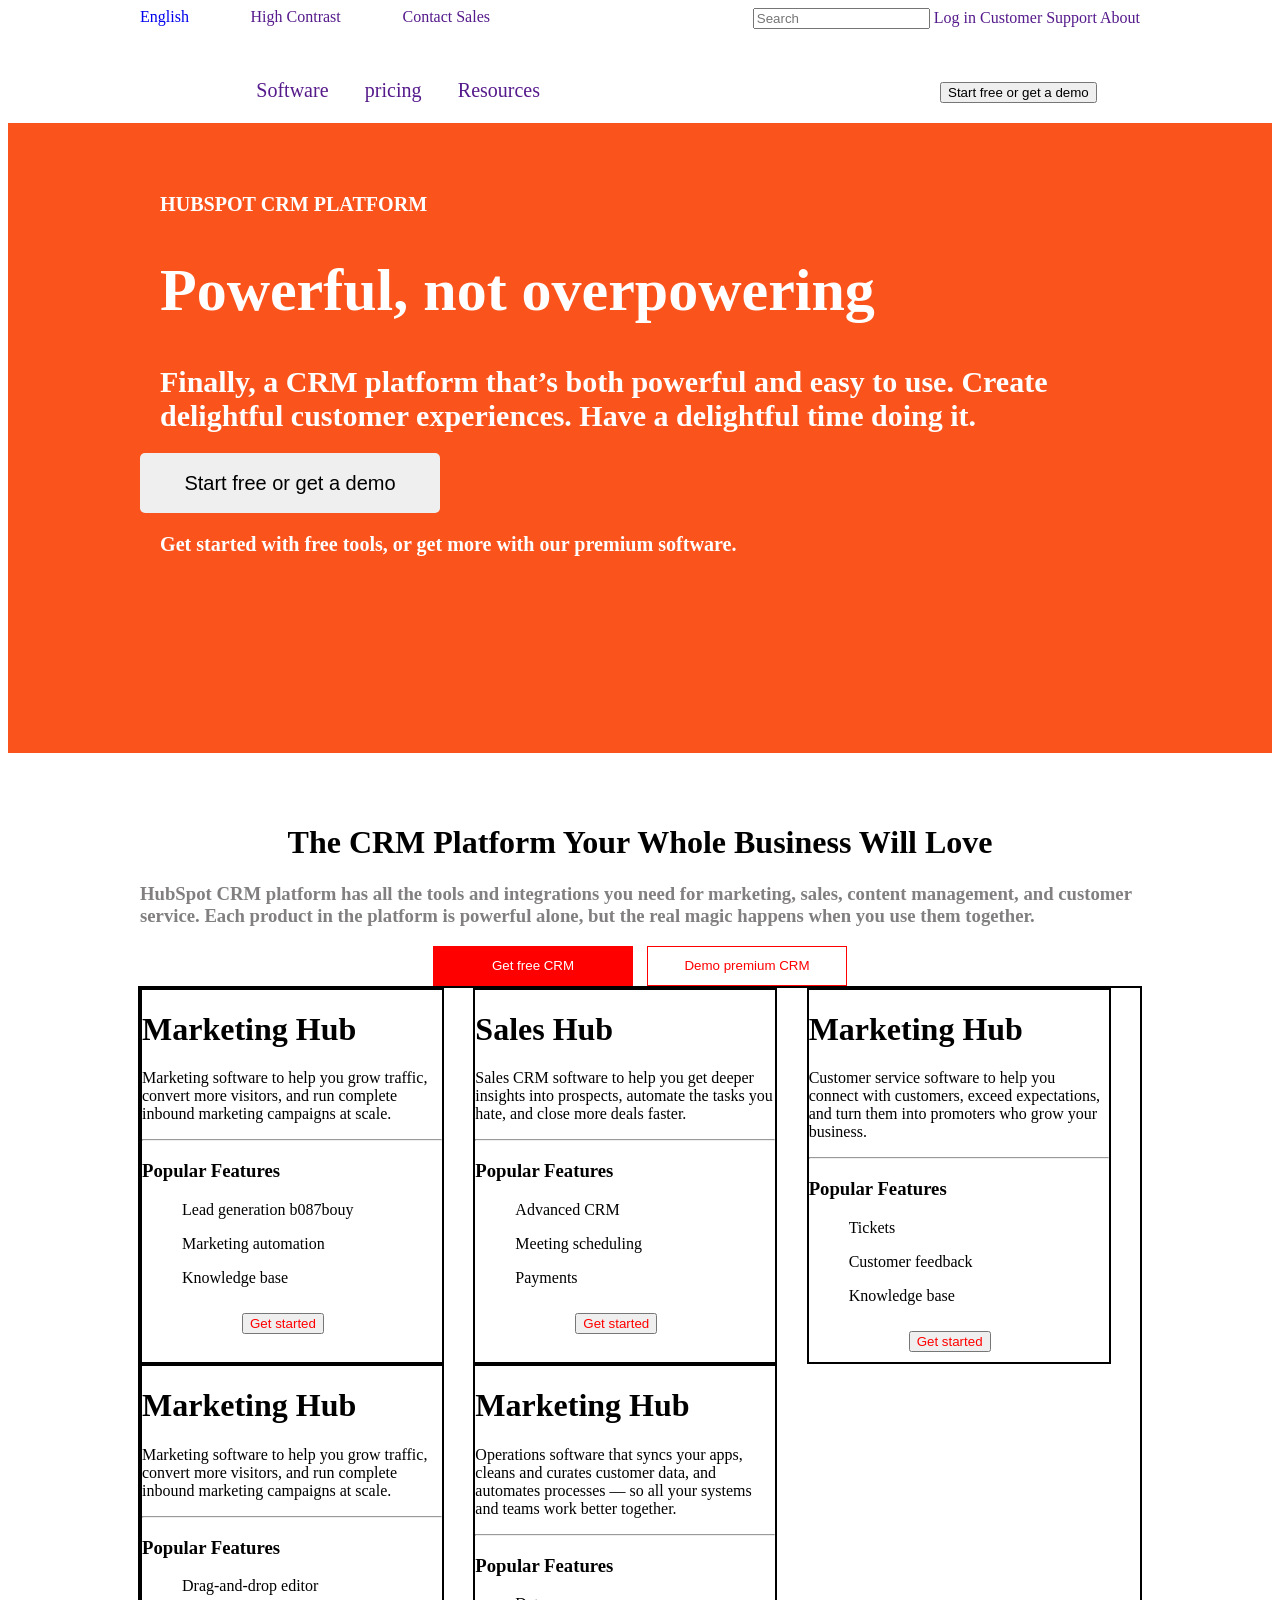
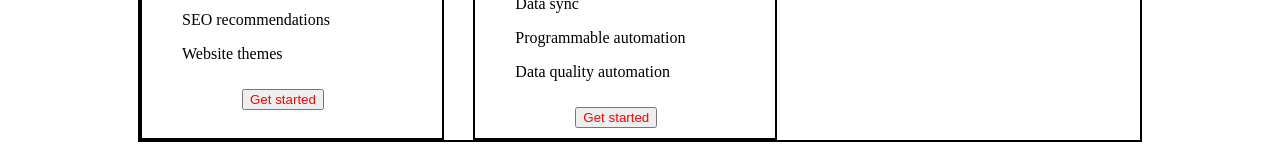
==== index.html @ 6d18530f "CW project" ====
<!DOCTYPE html>
<html lang="en">
<head>
    <meta charset="UTF-8">
    <meta http-equiv="X-UA-Compatible" content="IE=edge">
    <meta name="viewport" content="width=device-width, initial-scale=1.0">
    <link rel="stylesheet" href="style.css">
    <title>Document</title>
</head>
<body id="cont">
    <div id="nav">
        <div>
        <a href="hs-icon-globe" fill="currentColor">English</a>
        <a href="">High Contrast</a>
        <a href="">Contact Sales</a>

        </div>
        <div>
            <input type="text" placeholder="Search">
            <a href="">Log in</a>
            <a href="">Customer Support</a>
            <a href="">About</a>
        </div>
    </div>
    <div id="bignav">
        <div id="nav2">
            <div >
                <img src="https://cdn2.hubspot.net/hubfs/53/HubSpot-certified-partner-2.png" alt="">
                <a href="">Software</a>
                <a href="">pricing</a>
                <a href="">Resources</a>
            </div>
            <div class="butt">
                <button>Start free or get a demo</button>
            </div>
        </div>
    </div>
    <div id="color">
        <div class="cont">
            <div>
                <h6>HUBSPOT CRM PLATFORM</h6>
                <h1>Powerful, 
                    not overpowering</h1>
                    <h4>Finally, a CRM platform that’s both powerful and easy to use. Create delightful customer experiences. Have a delightful time doing it.</h4>
                    <button>Start free or get a demo</button>
                    <h6>Get started with free tools, or get more with our premium software.</h6>
            </div>
            <div>
            <img src="https://www.hubspot.com/hubfs/SUI-Homepage-Header-Desktop@2x.png" alt="">
            </div>
        </div>
    </div>
    <div id="text">
        <div>
            <h1>The CRM Platform Your Whole Business Will Love</h1>
            <h3>HubSpot CRM platform has all the tools and integrations you need for marketing, sales, content management, and customer service. Each product in the platform is powerful alone, but the real magic happens when you use them together.</h3>
        </div>
        <div>
            <button>Get free CRM</button>
            <button>
                Demo premium CRM</button>
        </div>
    </div>
    <div id="bigbox">
        <div class="box">
            <h1>Marketing Hub</h1>
            <p>Marketing software to help you grow traffic, convert more visitors, and run complete inbound marketing campaigns at scale.</p>
            <hr>
            <h3>Popular Features</h3>
            <ul> Lead generation
                b087bouy
            </ul>
            <ul>Marketing automation
            </ul>
            <ul>Knowledge base</ul>
            <button>Get started</button>
        </div>
        <div class="box">
            <h1>Sales Hub</h1>
            <p>Sales CRM software to help you get deeper insights into prospects, automate the tasks you hate, and close more deals faster.</p>
            <hr>
            <h3>Popular Features</h3>
            <ul>  Advanced CRM</ul>
            <ul> Meeting scheduling</ul>
            <ul> Payments</ul>
            <button>Get started</button>
        </div>
        <div class="box">
            <h1>Marketing Hub</h1>
            <p>Customer service software to help you connect with customers, exceed expectations, and turn them into promoters who grow your business.</p>
            <hr>
            <h3>Popular Features</h3>
            <ul> Tickets</ul>
            <ul> Customer feedback
            </ul>
            <ul> Knowledge base
            </ul>
            <button>Get started</button>
        </div>
        <div class="box">
            <h1>Marketing Hub</h1>
            <p>Marketing software to help you grow traffic, convert more visitors, and run complete inbound marketing campaigns at scale.</p>
            <hr>
            <h3>Popular Features</h3>
            <ul> Drag-and-drop editor
            </ul>
            <ul> SEO recommendations
            </ul>
            <ul> Website themes
            </ul>
            <button>Get started</button>
        </div>
        <div class="box">
            <h1>Marketing Hub</h1>
            <p>Operations software that syncs your apps, cleans and curates customer data, and automates processes — so all your systems and teams work better together.</p>
            <hr>
            <h3>Popular Features</h3>
            <ul> Data sync</ul>
            <ul> Programmable automation

            </ul>
            <ul> Data quality automation
            </ul>
            <button>Get started</button>
        </div>
    </div>
</body>
</html>
---- style.css ----
#nav{
    display: flex;
    justify-content: space-between;
    width: 1000px;
    margin: auto;
}
#nav div:nth-child(1),#nav2 div:nth-child(1){
    width: 35%;
    display: flex;
    justify-content: space-between;
}
#bignav{
    position: sticky;
    top: 0px;
    width: 100%;
    background-color: white;
}
#nav2{
    display: flex;
    justify-content: space-between;
    width: 1000px;
    margin: auto;
    margin-top: 30px;
    padding: 20px 0px;
}
#nav2 div:nth-child(1){
    width: 40%;
    display: flex;
    justify-content: space-between;
    text-align: center;
    font-size: 20px;
    font-style: unset;

}
#nav2>div:nth-child(1)>img{
    width: 20%;
}
#nav2>div:nth-child(2){
    width: 20%;
    font-size: 20px;
}
#color{
    background-color: rgb(250, 84, 28);
    height: 630px;
}
#color>.cont{
    width: 1000px;
    display: flex;
    margin: auto;
    align-items: center;
    padding-top: 50px;
}
#color>.cont>div:nth-child(1){
    width: 400%;
    display: grid;
    font-size: 30px;
}
#color>.cont>div:nth-child(1)>h1,h6,h4{
    margin: 2%;
    color: white;

}
#color>.cont>div:nth-child(1)>button{
    height: 60px;
    width: 300px;
    font-size: 20px;
    border-radius: 5px;
    border: 0px;
}
#color>.cont>div:nth-child(2)>img{
    width: 190%;
}
#nav div:nth-child(1)>a,
#nav2 div:nth-child(1)>a,
#nav div:nth-child(2)>a,
#nav2 div:nth-child(2)>a
{
    text-decoration: none;
}
#butt{
    color: red;
}
#text{
    margin-top: 200px;
    width: 1000px;
    margin: auto;
    padding-top: 50px;
}
#text>div{
    text-align: center;
}
#text>div>h3{
    text-align: left;
    color: rgb(129, 127, 127);
}
#text>div>button{
    border: 1px solid red;
    height: 40px;
    padding: 10px;
    width: 200px;
    background-color: white;
    color: red;
}
#text>div>button:nth-child(1){
    background-color: red;
    color: white;
    margin-right:10px;
}
#bigbox{
    display: grid;
    border: 2px solid black;
    width: 1000px;
    grid-template-columns: repeat(3,1fr);
    justify-content: space-evenly;

    margin: auto;
}
#bigbox>div:nth-child(1),
#bigbox>div:nth-child(2),
#bigbox>div:nth-child(3),
#bigbox>div:nth-child(4),
#bigbox>div:nth-child(5){
    border: 2px solid black;
    width: 300px;
    justify-content: space-evenly;
    
}
#bigbox>div:nth-child(1)>button,
#bigbox>div:nth-child(2)>button,
#bigbox>div:nth-child(3)>button,
#bigbox>div:nth-child(4)>button,
#bigbox>div:nth-child(5)>button{
    color: red;
    margin: 10px 100px;
}
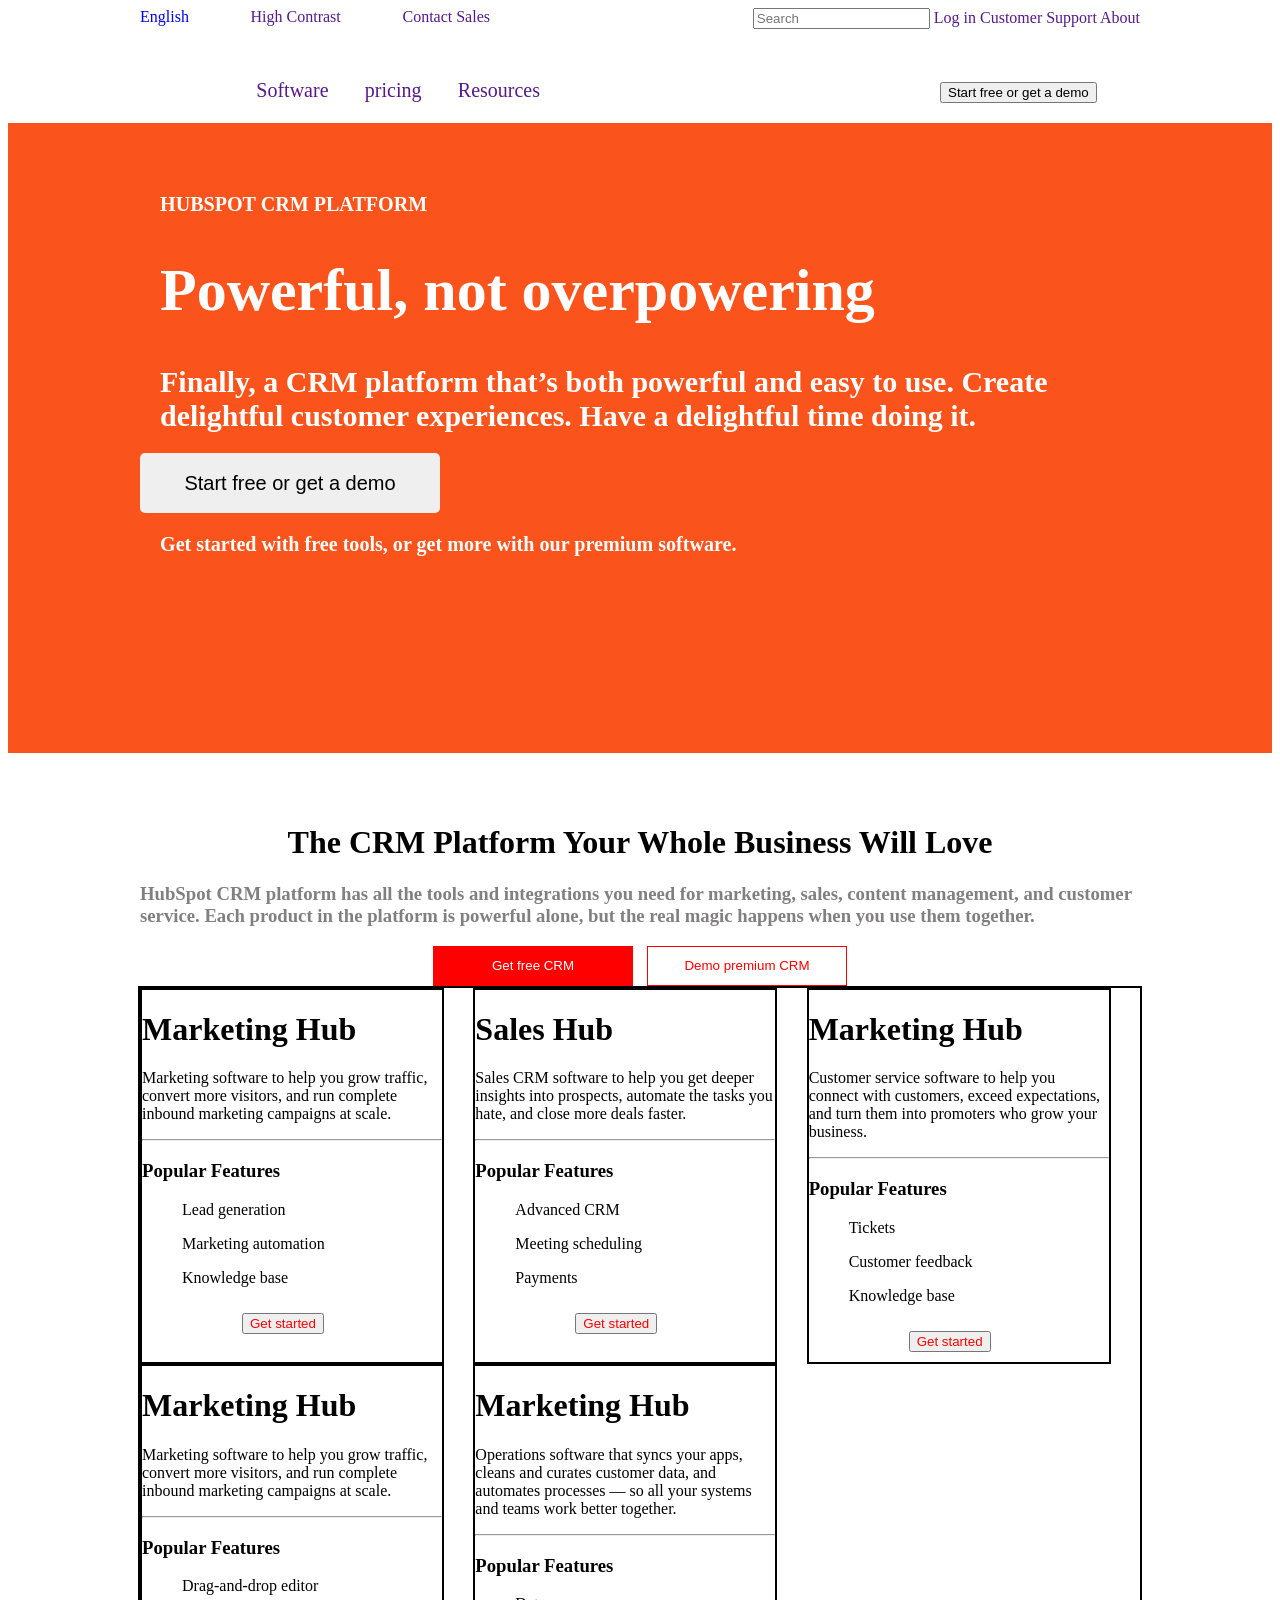
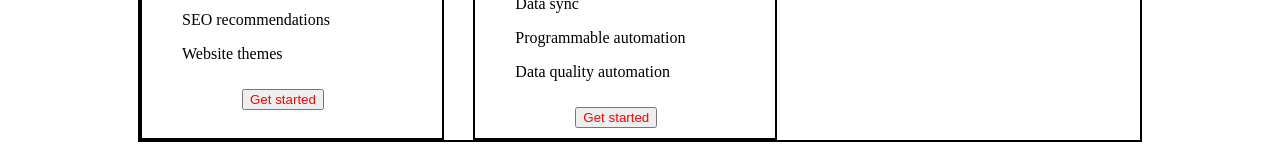
==== commit f6acb2d6: "CW project" ====
--- a/index.html
+++ b/index.html
@@ -67,9 +67,7 @@
             <p>Marketing software to help you grow traffic, convert more visitors, and run complete inbound marketing campaigns at scale.</p>
             <hr>
             <h3>Popular Features</h3>
-            <ul> Lead generation
-                b087bouy
-            </ul>
+            <ul> Lead generation</ul>
             <ul>Marketing automation
             </ul>
             <ul>Knowledge base</ul>
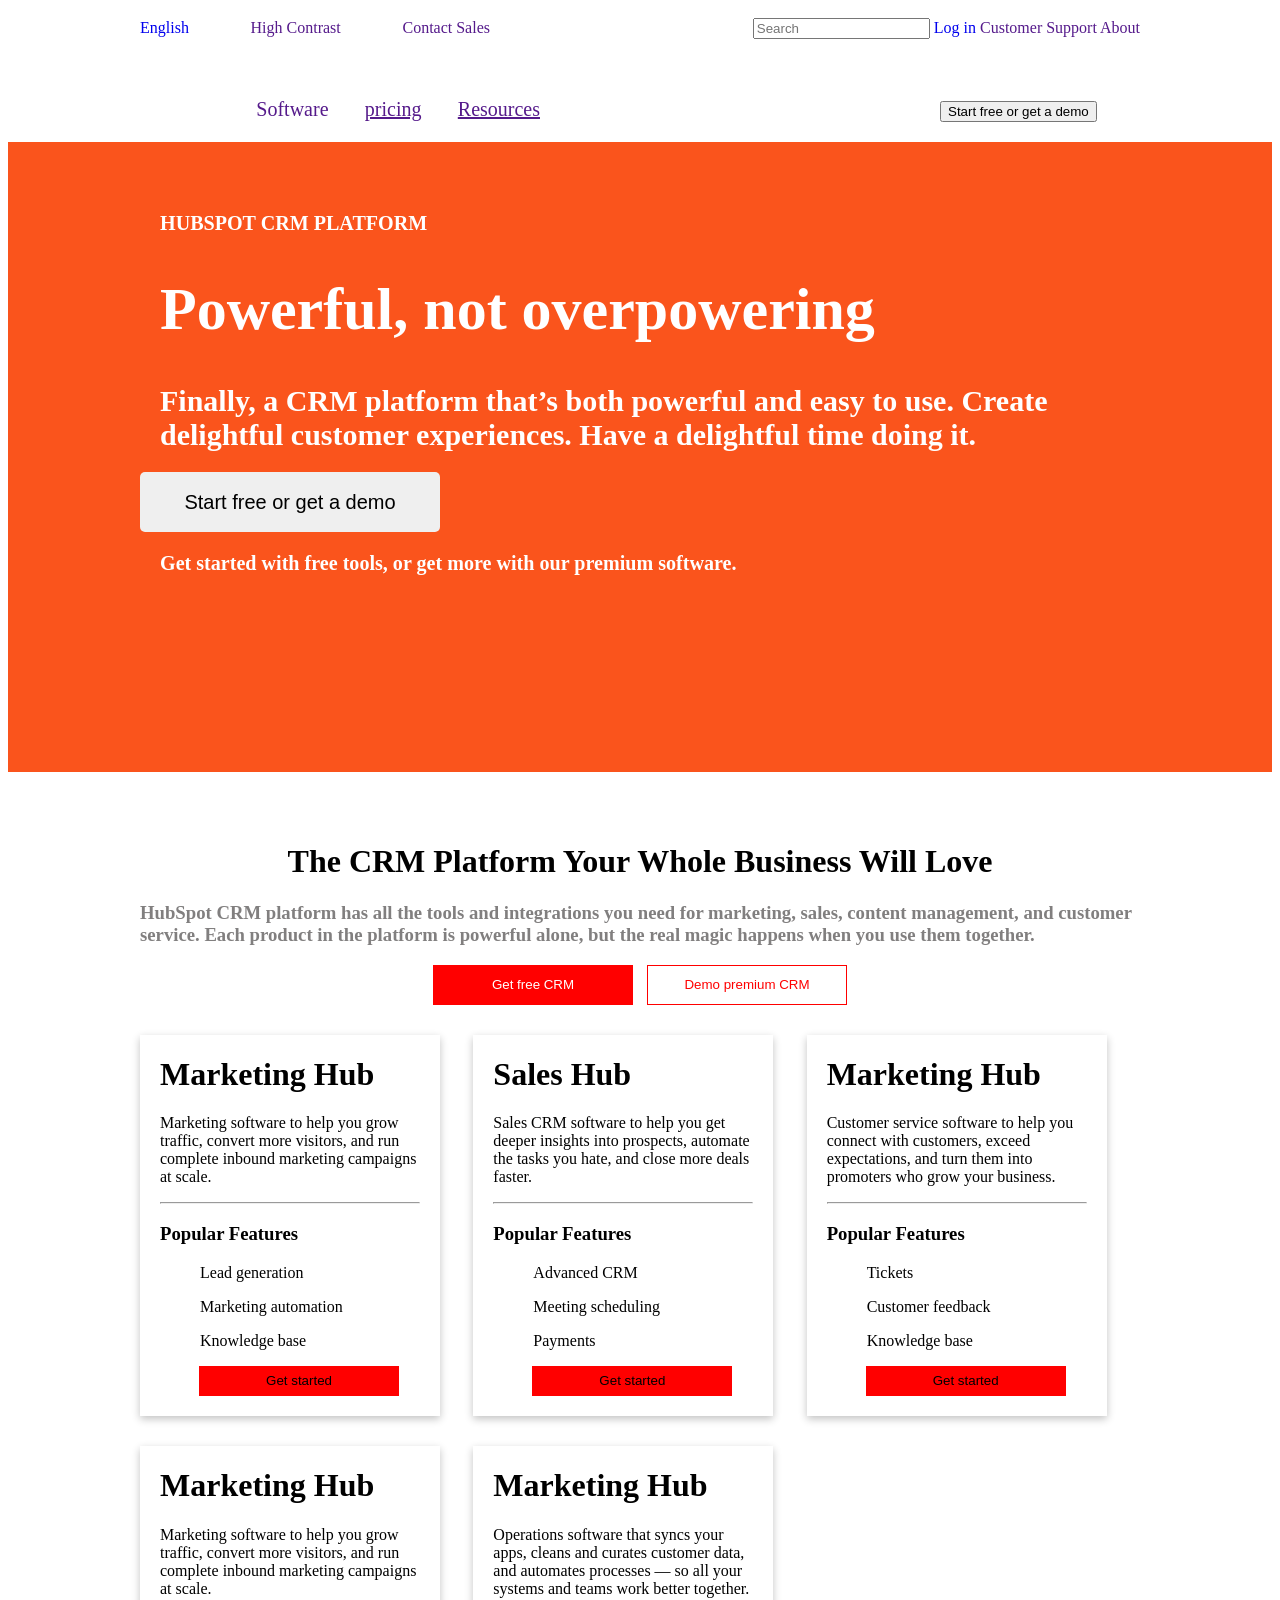
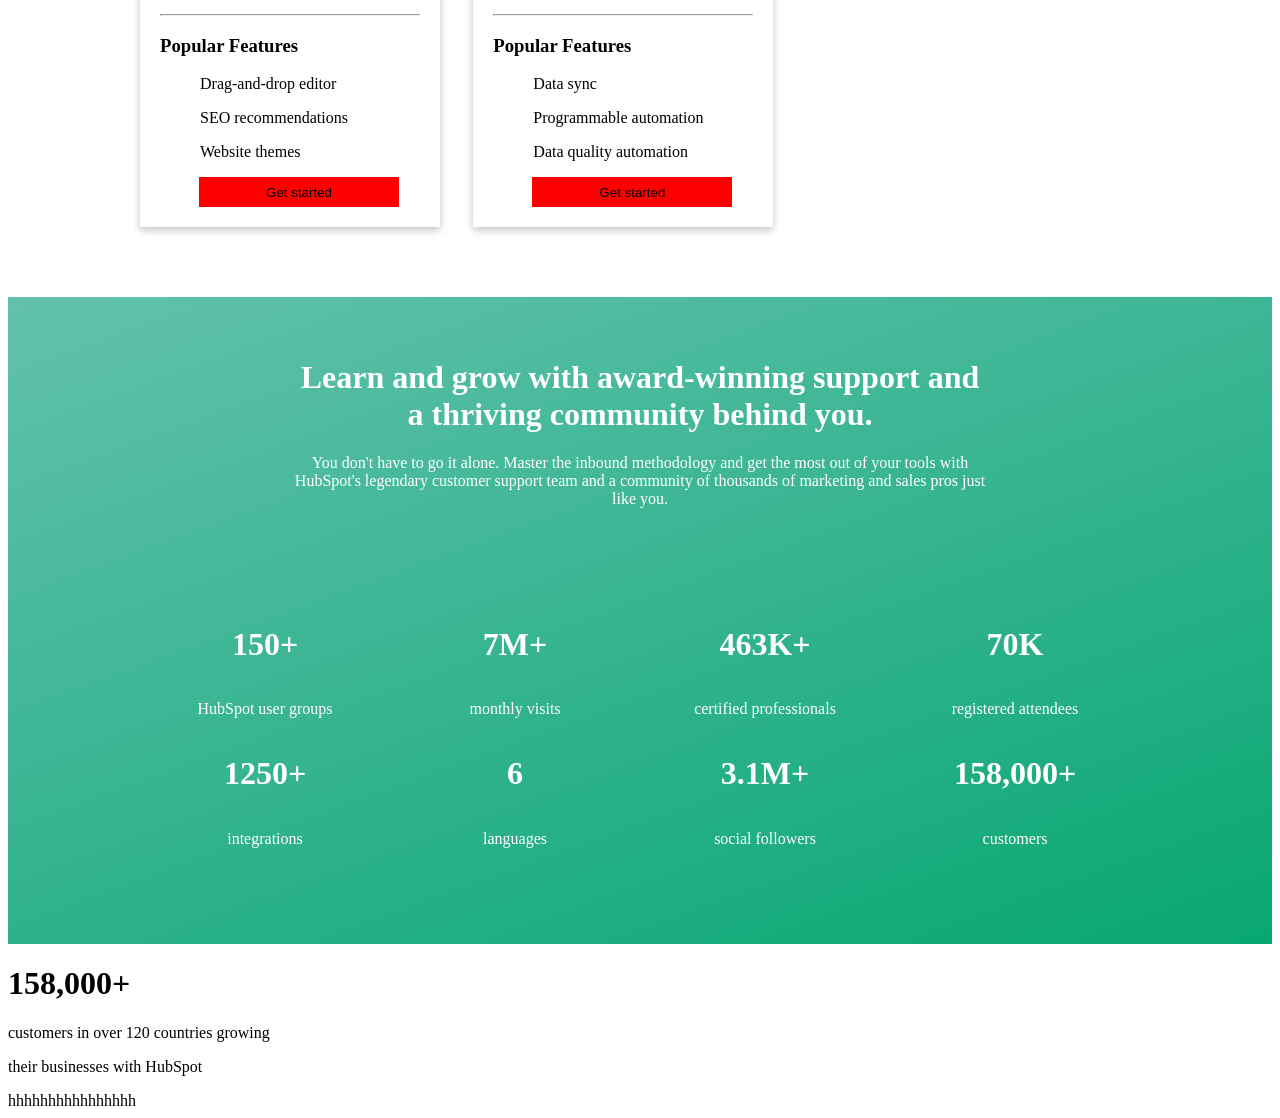
==== commit 265492ed: "CW project" ====
--- a/index.html
+++ b/index.html
@@ -10,29 +10,90 @@
 <body id="cont">
     <div id="nav">
         <div>
-        <a href="hs-icon-globe" fill="currentColor">English</a>
+        <a href="langu.html" fill="currentColor">English</a>
         <a href="">High Contrast</a>
         <a href="">Contact Sales</a>
 
         </div>
         <div>
             <input type="text" placeholder="Search">
-            <a href="">Log in</a>
+            <a href="loginpage.html">Log in</a>
             <a href="">Customer Support</a>
             <a href="">About</a>
         </div>
     </div>
-    <div id="bignav">
-        <div id="nav2">
-            <div >
-                <img src="https://cdn2.hubspot.net/hubfs/53/HubSpot-certified-partner-2.png" alt="">
+    <div id="nav2">
+        <div >
+            <img src="https://cdn2.hubspot.net/hubfs/53/HubSpot-certified-partner-2.png" alt="">
+            <div class="hov">
                 <a href="">Software</a>
+                <div class="soft">
+                    <h1>The HubSpot CRM Platform</h1>
+                    <p>All of HubSpot’s marketing, sales CRM, customer service, CMS, and operations software on one platform.</p>
+                    <div>
+                        <button><a href="">Free HubSpot CRM</a></button>
+                        <button><a href="">Overview of all products</a></button>
+                    </div>
+                    <div class="subcon">
+                        
+                        <div>
+                            <h1>Marketing Hub</h1>
+                            <p>Marketing automation software. <a href="">Free and premium plans</a></p>
+                        </div>
+                        <div>
+                            <h1>Sales Hub</h1>
+                            <p>Sales CRM software.  <a href="">Free and premium plans</a></p>
+                        </div>
+                        <div>
+                            <h1>Service Hub</h1>
+                            <p>Customer service software.<a href="">Free and premium plans</a></p>
+                        </div>
+                        <div>
+                            <h1>CMS Hub</h1>
+                            <p>Content management software.<a href="">Free and premium plans</a></p>
+                        </div>
+                        <div>
+                            <h1>Operations Hub</h1>
+                            <p>Operations software.<a href="">Free and premium plans</a></p>
+                        </div>
+                    </div>
+                </div>
+            </div>
+            <div>
                 <a href="">pricing</a>
+            </div>
+            <div class="howww">
                 <a href="">Resources</a>
-            </div>
-            <div class="butt">
-                <button>Start free or get a demo</button>
-            </div>
+                <div class="contz">
+                    <div>
+                        <h1>Education</h1>
+                        <a href="">Blog</a>
+                        <a href="">Ebooks, Guides & More</a>
+                        <a href="">Free Courses & Certifications</a>
+                        <a href="">Inbound Methodology</a>
+                    </div>
+                    <div>
+                        <h1>Services</h1>
+                            <a href="">Onboarding & Consulting Services</a>
+                            <a href="">Hire a Service Provider</a>
+                    </div>
+                    <div>
+                        <h1>Why HubSpot ?</h1>
+                            <a href="">Case Studies</a>
+                            <a href="">Why Choose HubSpot?</a>
+                    </div>
+                    <div>
+                        <h1>User Resources</h1>
+                            <a href="">Partner Programs</a>
+                            <a href="">Developer Tools</a>
+                            <a href="">Community</a>
+                            <a href=""> HubSpot Ecosystem</a>
+                    </div>
+                   </div>
+            </div>
+        </div>
+        <div class="butt">
+            <button>Start free or get a demo</button>
         </div>
     </div>
     <div id="color">
@@ -63,7 +124,8 @@
     </div>
     <div id="bigbox">
         <div class="box">
-            <h1>Marketing Hub</h1>
+            <div>
+                <h1>Marketing Hub</h1>
             <p>Marketing software to help you grow traffic, convert more visitors, and run complete inbound marketing campaigns at scale.</p>
             <hr>
             <h3>Popular Features</h3>
@@ -72,19 +134,23 @@
             </ul>
             <ul>Knowledge base</ul>
             <button>Get started</button>
-        </div>
-        <div class="box">
-            <h1>Sales Hub</h1>
-            <p>Sales CRM software to help you get deeper insights into prospects, automate the tasks you hate, and close more deals faster.</p>
+            </div>
+        </div>
+        <div class="box">
+            <div>
+                <h1>Sales Hub</h1>
+            <p>Sales CRM  software  to help you  get deeper insights into prospects, automate the tasks you hate, and close more deals faster.</p>
             <hr>
             <h3>Popular Features</h3>
             <ul>  Advanced CRM</ul>
             <ul> Meeting scheduling</ul>
             <ul> Payments</ul>
             <button>Get started</button>
-        </div>
-        <div class="box">
-            <h1>Marketing Hub</h1>
+            </div>
+        </div>
+        <div class="box">
+            <div>
+                <h1>Marketing Hub</h1>
             <p>Customer service software to help you connect with customers, exceed expectations, and turn them into promoters who grow your business.</p>
             <hr>
             <h3>Popular Features</h3>
@@ -94,9 +160,11 @@
             <ul> Knowledge base
             </ul>
             <button>Get started</button>
-        </div>
-        <div class="box">
-            <h1>Marketing Hub</h1>
+            </div>
+        </div>
+        <div class="box">
+            <div>
+                <h1>Marketing Hub</h1>
             <p>Marketing software to help you grow traffic, convert more visitors, and run complete inbound marketing campaigns at scale.</p>
             <hr>
             <h3>Popular Features</h3>
@@ -107,9 +175,11 @@
             <ul> Website themes
             </ul>
             <button>Get started</button>
-        </div>
-        <div class="box">
-            <h1>Marketing Hub</h1>
+            </div>
+        </div>
+        <div class="box">
+            <div>
+                <h1>Marketing Hub</h1>
             <p>Operations software that syncs your apps, cleans and curates customer data, and automates processes — so all your systems and teams work better together.</p>
             <hr>
             <h3>Popular Features</h3>
@@ -120,7 +190,62 @@
             <ul> Data quality automation
             </ul>
             <button>Get started</button>
-        </div>
-    </div>
+            </div>
+        </div>
+    </div>
+    <div id="color2">
+        <div class="incolor">
+            <div>
+                <h1>Learn and grow with award-winning support and a thriving community behind you.</h1>
+                <p>You don't have to go it alone. Master the inbound methodology and get the most out of your tools with HubSpot's legendary customer support team and a community of thousands of marketing and sales pros just like you.</p>
+            </div>
+            
+        </div>
+        <div class="incolor2">
+            <div>
+                <h1>150+</h1>
+                <p>HubSpot user groups</p>
+            </div>
+            <div>
+                <h1>7M+</h1>
+                <p>monthly visits</p>
+            </div>
+            <div>
+                <h1>463K+</h1>
+                <p>certified professionals</p>
+            </div>
+            <div>
+                <h1>70K</h1>
+                <p>registered attendees</p>
+            </div>
+            <div>
+                <h1>1250+</h1>
+                <p>integrations</p>
+            </div>
+            <div>
+                <h1>6</h1>
+                <p>languages</p>
+            </div>
+            <div>
+                <h1>3.1M+</h1>
+                <p>social followers</p>
+            </div>
+            <div>
+                <h1>158,000+</h1>
+                <p>customers</p>
+            </div>
+        </div>
+    </div>
+    <div id="partimg">
+        <div>
+            <h1>158,000+</h1>
+            <p>customers in over 120 countries growing</p>
+            <p>their businesses with HubSpot</p>
+        </div>
+        <div>
+            hhhhhhhhhhhhhhhh
+        </div>
+    </div>
+    
 </body>
 </html>
--- a/style.css
+++ b/style.css
@@ -4,17 +4,23 @@
     justify-content: space-between;
     width: 1000px;
     margin: auto;
+    height: 40px;
+    align-items: center;
 }
 #nav div:nth-child(1),#nav2 div:nth-child(1){
     width: 35%;
     display: flex;
     justify-content: space-between;
+}
+#nav div:nth-child(2)>a:hover{
+    color:white;
+    background-color:rgb(250, 84, 28);
 }
 #bignav{
     position: sticky;
     top: 0px;
     width: 100%;
-    background-color: white;
+    background-color: rgb(35, 32, 32);
 }
 #nav2{
     display: flex;
@@ -39,6 +45,67 @@
 #nav2>div:nth-child(2){
     width: 20%;
     font-size: 20px;
+}
+#nav2 .butt>button:hover{
+    background-color: rgb(255, 187, 0);
+    border: 0px;
+    height: 30px;
+    width: 200px;
+    border-radius: 10px;
+}
+.soft{
+    display: none;
+    /* border: 2px solid blue; */
+    background-color: white;
+    grid-template-columns: repeat(3,1fr);
+    width: 800px;
+    border: 2px solid blue;
+    padding: 20px 20px;
+
+}
+.soft>div{
+    display: grid;
+    grid-template-columns: repeat(3,1fr);
+}
+.soft>div>div{
+    border: 2px solid blue;
+    width: 225px;
+    margin: 10px 0px;
+    display: grid;
+}
+.soft>div>div:nth-child(1){
+    display: grid;
+    border: 2px solid rgb(20, 20, 22);
+    grid-template-columns: repeat(1,1fr);
+    direction: ltr;
+    color: green;
+    width: 225px;
+
+}
+.hov:hover .soft{
+    display: block;
+    position: absolute;
+}
+
+
+.howww:hover a{
+    color: red;
+    text-decoration: none;
+}
+.contz{
+    display: none;
+    grid-template-columns: repeat(2,1fr);
+    
+}
+.howww:hover .contz{
+    display: block;
+    position: absolute
+}
+.contz{
+    
+}
+.contz div a{
+    text-decoration: none;
 }
 #color{
     background-color: rgb(250, 84, 28);
@@ -108,29 +175,64 @@
     margin-right:10px;
 }
 #bigbox{
-    display: grid;
-    border: 2px solid black;
-    width: 1000px;
+    width: 1000px;
+    display: grid;
     grid-template-columns: repeat(3,1fr);
-    justify-content: space-evenly;
-
-    margin: auto;
-}
-#bigbox>div:nth-child(1),
-#bigbox>div:nth-child(2),
-#bigbox>div:nth-child(3),
-#bigbox>div:nth-child(4),
-#bigbox>div:nth-child(5){
-    border: 2px solid black;
+    margin: auto;
+    margin-top: 30px;
+
+}
+#bigbox>div{
     width: 300px;
-    justify-content: space-evenly;
-    
-}
-#bigbox>div:nth-child(1)>button,
-#bigbox>div:nth-child(2)>button,
-#bigbox>div:nth-child(3)>button,
-#bigbox>div:nth-child(4)>button,
-#bigbox>div:nth-child(5)>button{
-    color: red;
-    margin: 10px 100px;
-}
+    box-shadow: rgba(0, 0, 0, 0.24) 0px 3px 8px;
+    margin-bottom: 30px;
+}
+#bigbox>div div{
+    margin: 20px 20px;
+}
+#bigbox div div button{
+    /* color: red; */
+    width: 200px;
+    margin-left: 15%;
+    background-color: red;
+    border: 0px;
+    height: 30px;
+}
+#color2{
+    background: linear-gradient(160deg,rgb(99, 193, 174),rgb(8, 167, 114));
+    margin-top: 40px;
+    padding-bottom: 40px;
+}
+#color2 .incolor{
+    width: 1000px;
+    margin: auto;
+}
+#color2 .incolor>div{
+    width: 700px;
+    margin: auto;
+    padding: 40px;
+
+}
+#color2 .incolor div>h1{
+    text-align: center;
+    color: white;
+}
+#color2 .incolor div p{
+    color: white; text-align: center;
+}
+#color2 .incolor2{
+    display: grid;
+    width:1000px;
+    margin:auto;
+    margin-top: 40px;
+    margin-bottom: 40px;
+    grid-template-columns: repeat(4,1fr);
+
+}
+#color2 .incolor2 div{
+    display: grid;
+    width: 250px;
+    text-align: center;
+    color: white;
+
+}
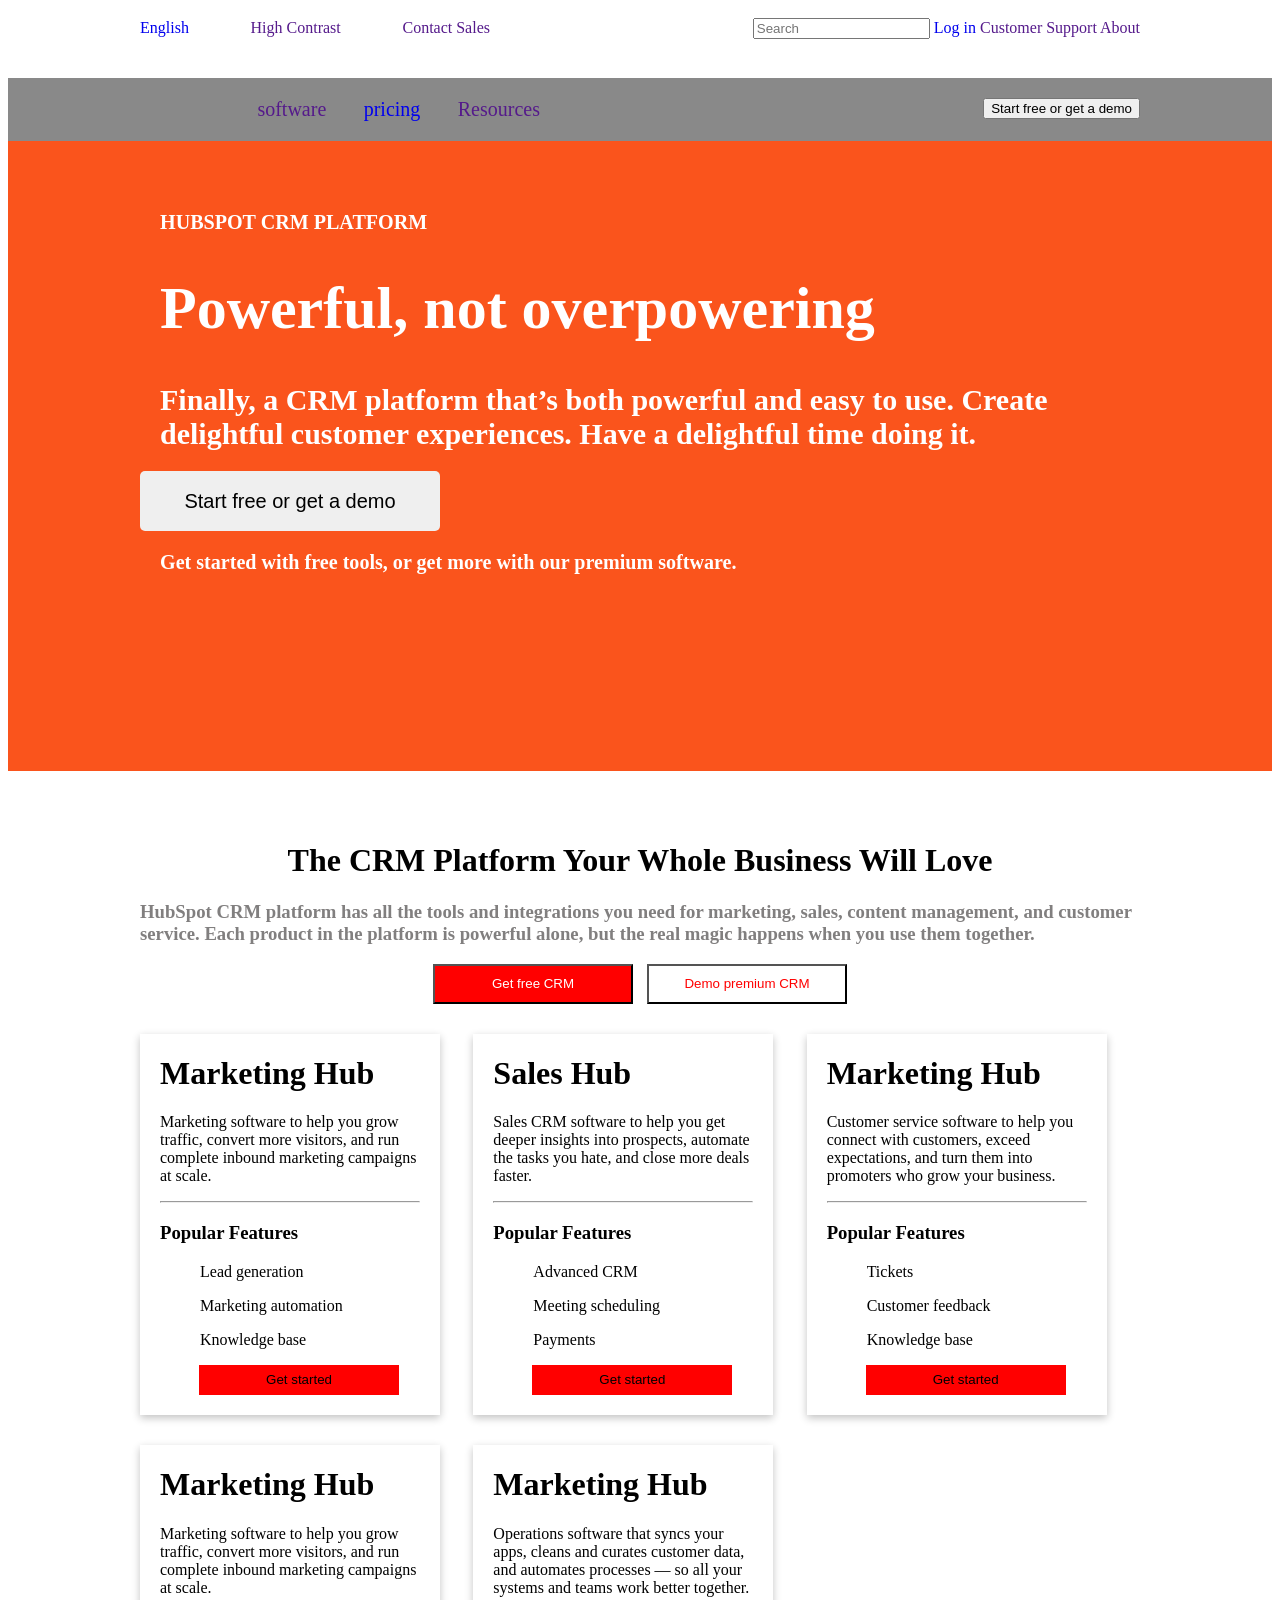
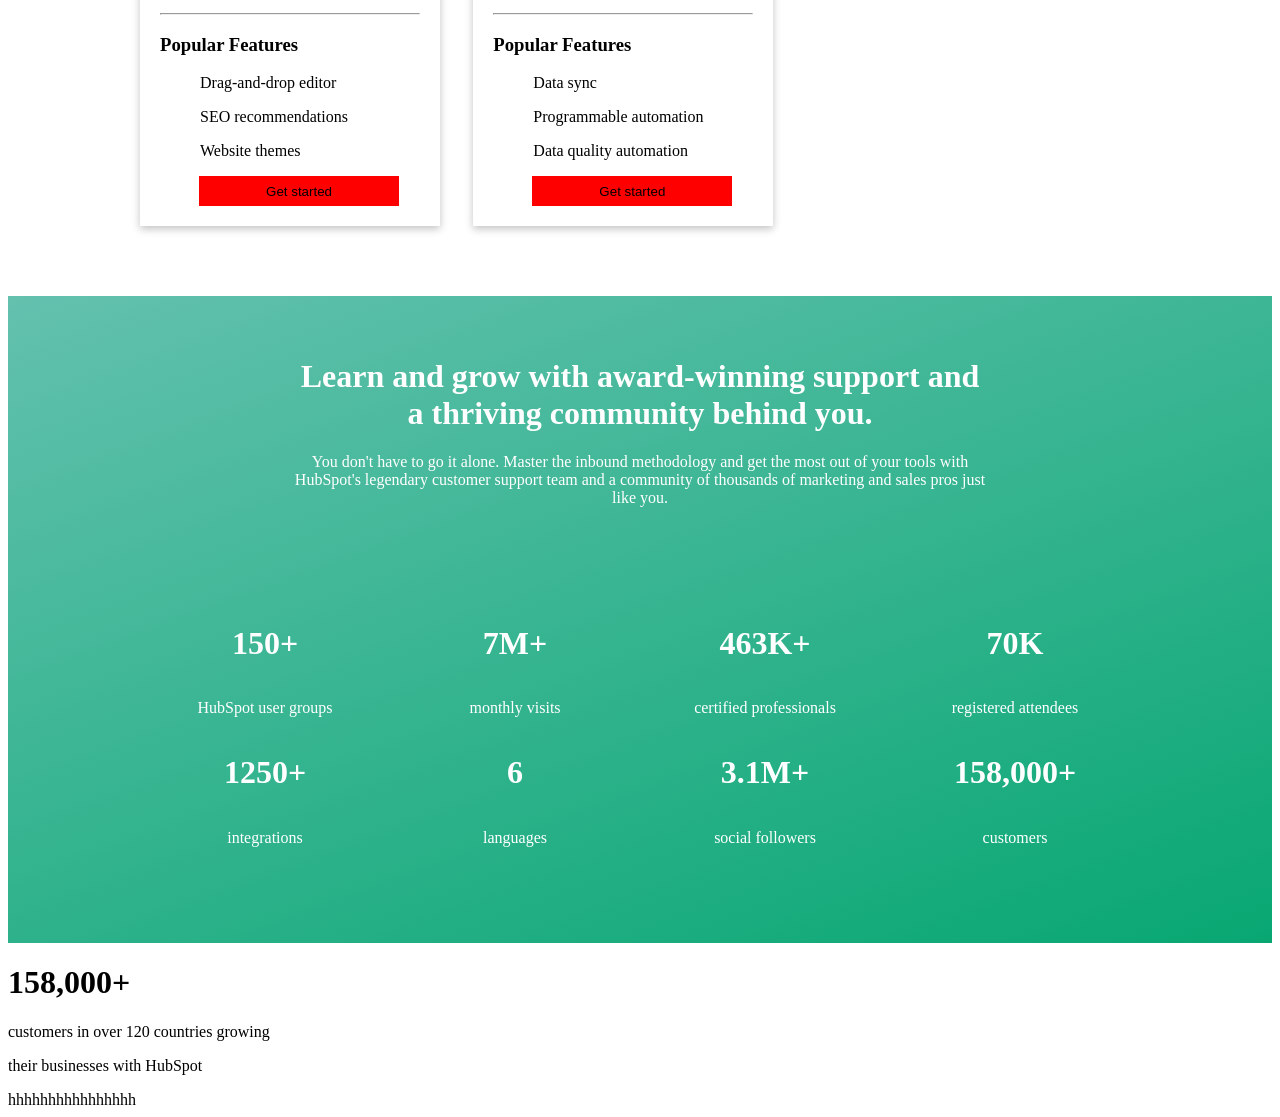
==== commit 3f7acdf8: "CW project" ====
--- a/index.html
+++ b/index.html
@@ -7,94 +7,96 @@
     <link rel="stylesheet" href="style.css">
     <title>Document</title>
 </head>
-<body id="cont">
+<body>
     <div id="nav">
-        <div>
+        <div class="navin">
         <a href="langu.html" fill="currentColor">English</a>
         <a href="">High Contrast</a>
         <a href="">Contact Sales</a>
 
         </div>
-        <div>
+        <div class="navin">
             <input type="text" placeholder="Search">
             <a href="loginpage.html">Log in</a>
             <a href="">Customer Support</a>
             <a href="">About</a>
         </div>
     </div>
-    <div id="nav2">
-        <div >
-            <img src="https://cdn2.hubspot.net/hubfs/53/HubSpot-certified-partner-2.png" alt="">
-            <div class="hov">
-                <a href="">Software</a>
-                <div class="soft">
-                    <h1>The HubSpot CRM Platform</h1>
-                    <p>All of HubSpot’s marketing, sales CRM, customer service, CMS, and operations software on one platform.</p>
-                    <div>
-                        <button><a href="">Free HubSpot CRM</a></button>
-                        <button><a href="">Overview of all products</a></button>
-                    </div>
-                    <div class="subcon">
-                        
-                        <div>
-                            <h1>Marketing Hub</h1>
-                            <p>Marketing automation software. <a href="">Free and premium plans</a></p>
-                        </div>
-                        <div>
-                            <h1>Sales Hub</h1>
-                            <p>Sales CRM software.  <a href="">Free and premium plans</a></p>
-                        </div>
-                        <div>
-                            <h1>Service Hub</h1>
-                            <p>Customer service software.<a href="">Free and premium plans</a></p>
-                        </div>
-                        <div>
-                            <h1>CMS Hub</h1>
-                            <p>Content management software.<a href="">Free and premium plans</a></p>
-                        </div>
-                        <div>
-                            <h1>Operations Hub</h1>
-                            <p>Operations software.<a href="">Free and premium plans</a></p>
+    <div id="bignav">
+        <div id="nav2">
+            <div class="nav2in">
+                <img src="https://cdn2.hubspot.net/hubfs/53/HubSpot-certified-partner-2.png" alt="">
+                <div class="hov">
+                    <a href="">software</a>
+                    <div class="soft">
+                        <h1>The HubSpot CRM Platform</h1>
+                        <p>All of HubSpot’s marketing, sales CRM, customer service, CMS, and operations software on one platform.</p>
+                        <div class="insoft">
+                            <button><a href="">Free HubSpot CRM</a></button>
+                            <button><a href="">Overview of all products</a></button>
+                        </div>
+                        <div class="subcon">
+                            
+                            <div class="insubcon">
+                                <h1>Marketing Hub</h1>
+                                <p>Marketing automation software. <a href="">Free and premium plans</a></p>
+                            </div>
+                            <div class="insubcon">
+                                <h1>Sales Hub</h1>
+                                <p>Sales CRM software.  <a href="">Free and premium plans</a></p>
+                            </div>
+                            <div class="insubcon">
+                                <h1>Service Hub</h1>
+                                <p>Customer service software.<a href="">Free and premium plans</a></p>
+                            </div>
+                            <div class="insubcon">
+                                <h1>CMS Hub</h1>
+                                <p>Content management software.<a href="">Free and premium plans</a></p>
+                            </div>
+                            <div class="insubcon">
+                                <h1>Operations Hub</h1>
+                                <p>Operations software.<a href="">Free and premium plans</a></p>
+                            </div>
                         </div>
                     </div>
                 </div>
-            </div>
-            <div>
-                <a href="">pricing</a>
-            </div>
-            <div class="howww">
-                <a href="">Resources</a>
-                <div class="contz">
-                    <div>
-                        <h1>Education</h1>
-                        <a href="">Blog</a>
-                        <a href="">Ebooks, Guides & More</a>
-                        <a href="">Free Courses & Certifications</a>
-                        <a href="">Inbound Methodology</a>
-                    </div>
-                    <div>
-                        <h1>Services</h1>
-                            <a href="">Onboarding & Consulting Services</a>
-                            <a href="">Hire a Service Provider</a>
-                    </div>
-                    <div>
-                        <h1>Why HubSpot ?</h1>
-                            <a href="">Case Studies</a>
-                            <a href="">Why Choose HubSpot?</a>
-                    </div>
-                    <div>
-                        <h1>User Resources</h1>
-                            <a href="">Partner Programs</a>
-                            <a href="">Developer Tools</a>
-                            <a href="">Community</a>
-                            <a href=""> HubSpot Ecosystem</a>
-                    </div>
-                   </div>
-            </div>
-        </div>
-        <div class="butt">
-            <button>Start free or get a demo</button>
-        </div>
+                <div class="pri">
+                    <a href="pricingp.html">pricing</a>
+                </div>
+                <div class="howww">
+                    <a href="">Resources</a>
+                    <div class="contz">
+                        <div class="inconz">
+                            <h1>Education</h1>
+                            <a href="">Blog</a>
+                            <a href="">Ebooks, Guides & More</a>
+                            <a href="">Free Courses & Certifications</a>
+                            <a href="">Inbound Methodology</a>
+                        </div>
+                        <div class="inconz">
+                            <h1>Services</h1>
+                                <a href="">Onboarding & Consulting Services</a>
+                                <a href="">Hire a Service Provider</a>
+                        </div>
+                        <div class="inconz">
+                            <h1>Why HubSpot ?</h1>
+                                <a href="">Case Studies</a>
+                                <a href="">Why Choose HubSpot?</a>
+                        </div>
+                        <div class="inconz">
+                            <h1>User Resources</h1>
+                                <a href="">Partner Programs</a>
+                                <a href="">Developer Tools</a>
+                                <a href="">Community</a>
+                                <a href=""> HubSpot Ecosystem</a>
+                        </div>
+                       </div>
+                </div>
+            </div>
+            <div class="butt">
+                <button>Start free or get a demo</button>
+            </div>
+    </div>
     </div>
     <div id="color">
         <div class="cont">
--- a/style.css
+++ b/style.css
@@ -7,12 +7,12 @@
     height: 40px;
     align-items: center;
 }
-#nav div:nth-child(1),#nav2 div:nth-child(1){
+#nav .navin:nth-child(1),#nav2 .nav2in:nth-child(1){
     width: 35%;
     display: flex;
     justify-content: space-between;
 }
-#nav div:nth-child(2)>a:hover{
+#nav .navin:nth-child(2)>a:hover{
     color:white;
     background-color:rgb(250, 84, 28);
 }
@@ -20,17 +20,18 @@
     position: sticky;
     top: 0px;
     width: 100%;
-    background-color: rgb(35, 32, 32);
+    background-color: rgb(137, 137, 137);
 }
 #nav2{
     display: flex;
     justify-content: space-between;
     width: 1000px;
     margin: auto;
+    /* text-align: center; */
     margin-top: 30px;
     padding: 20px 0px;
 }
-#nav2 div:nth-child(1){
+#nav2 .nav2in:nth-child(1){
     width: 40%;
     display: flex;
     justify-content: space-between;
@@ -39,10 +40,10 @@
     font-style: unset;
 
 }
-#nav2>div:nth-child(1)>img{
+#nav2 .nav2in:nth-child(1)>img{
     width: 20%;
 }
-#nav2>div:nth-child(2){
+#nav2>.nav2in:nth-child(2){
     width: 20%;
     font-size: 20px;
 }
@@ -57,56 +58,75 @@
     display: none;
     /* border: 2px solid blue; */
     background-color: white;
-    grid-template-columns: repeat(3,1fr);
     width: 800px;
-    border: 2px solid blue;
     padding: 20px 20px;
-
-}
-.soft>div{
-    display: grid;
-    grid-template-columns: repeat(3,1fr);
-}
-.soft>div>div{
-    border: 2px solid blue;
+    box-shadow: rgba(0, 0, 0, 0.15) 1.95px 1.95px 2.6px;
+
+}
+.soft .insoft{
+    display: flex;
+    width: 326px;
+    margin: auto;
+    gap: 30px;
+}
+.soft .insubcon{
     width: 225px;
     margin: 10px 0px;
     display: grid;
-}
-.soft>div>div:nth-child(1){
-    display: grid;
-    border: 2px solid rgb(20, 20, 22);
-    grid-template-columns: repeat(1,1fr);
-    direction: ltr;
-    color: green;
+    box-shadow: rgba(0, 0, 0, 0.24) 0px 3px 8px;
+
+
+}
+.subcon{
+    display: grid;
+    grid-template-columns: repeat(3,1fr);
+}
+/* .soft>div>div:nth-child(1){
+    
     width: 225px;
-
-}
+    padding-left: 20px;
+
+} */
 .hov:hover .soft{
     display: block;
     position: absolute;
 }
 
 
-.howww:hover a{
-    color: red;
+.howww:hover>a{
     text-decoration: none;
 }
 .contz{
     display: none;
-    grid-template-columns: repeat(2,1fr);
-    
+    width: 400px;
+    box-shadow: rgba(0, 0, 0, 0.15) 1.95px 1.95px 2.6px;
+    background-color: white;
+
+}
+.contz .inconz{
+    display: grid;
+    grid-template-columns: repeat(1,1fr);
+    text-align: left;
+    padding-left: 70px;
+    text-decoration: none;
+
+}
+.contz .inconz>a:hover,
+.insubcon>p>a:hover,
+.soft .insoft>button>a:hover
+
+{
+    color: red;
+    text-decoration: underline;
 }
 .howww:hover .contz{
     display: block;
     position: absolute
 }
-.contz{
-    
-}
-.contz div a{
-    text-decoration: none;
-}
+
+/* .contz div a{
+    text-decoration: none;
+} */
 #color{
     background-color: rgb(250, 84, 28);
     height: 630px;
@@ -138,10 +158,14 @@
 #color>.cont>div:nth-child(2)>img{
     width: 190%;
 }
-#nav div:nth-child(1)>a,
-#nav2 div:nth-child(1)>a,
-#nav div:nth-child(2)>a,
-#nav2 div:nth-child(2)>a
+#nav .navin:nth-child(1)>a,
+#nav2 .navin:nth-child(1)>a,
+#nav .navin:nth-child(2)>a,
+#nav2 .navin:nth-child(2)>a,
+.contz .inconz>a,
+.hov>a,.pri>a,.insubcon>p>a,
+.howww>a,
+.soft .insoft>button>a
 {
     text-decoration: none;
 }
@@ -162,7 +186,6 @@
     color: rgb(129, 127, 127);
 }
 #text>div>button{
-    border: 1px solid red;
     height: 40px;
     padding: 10px;
     width: 200px;
@@ -236,3 +259,11 @@
     color: white;
 
 }
+.hov>a:hover,
+.pri>a:hover,
+.howww>a:hover
+{
+    color: rgb(28, 67, 174);
+    border-radius: 5px;
+    border: 1px solid rgb(50, 50, 130);
+}
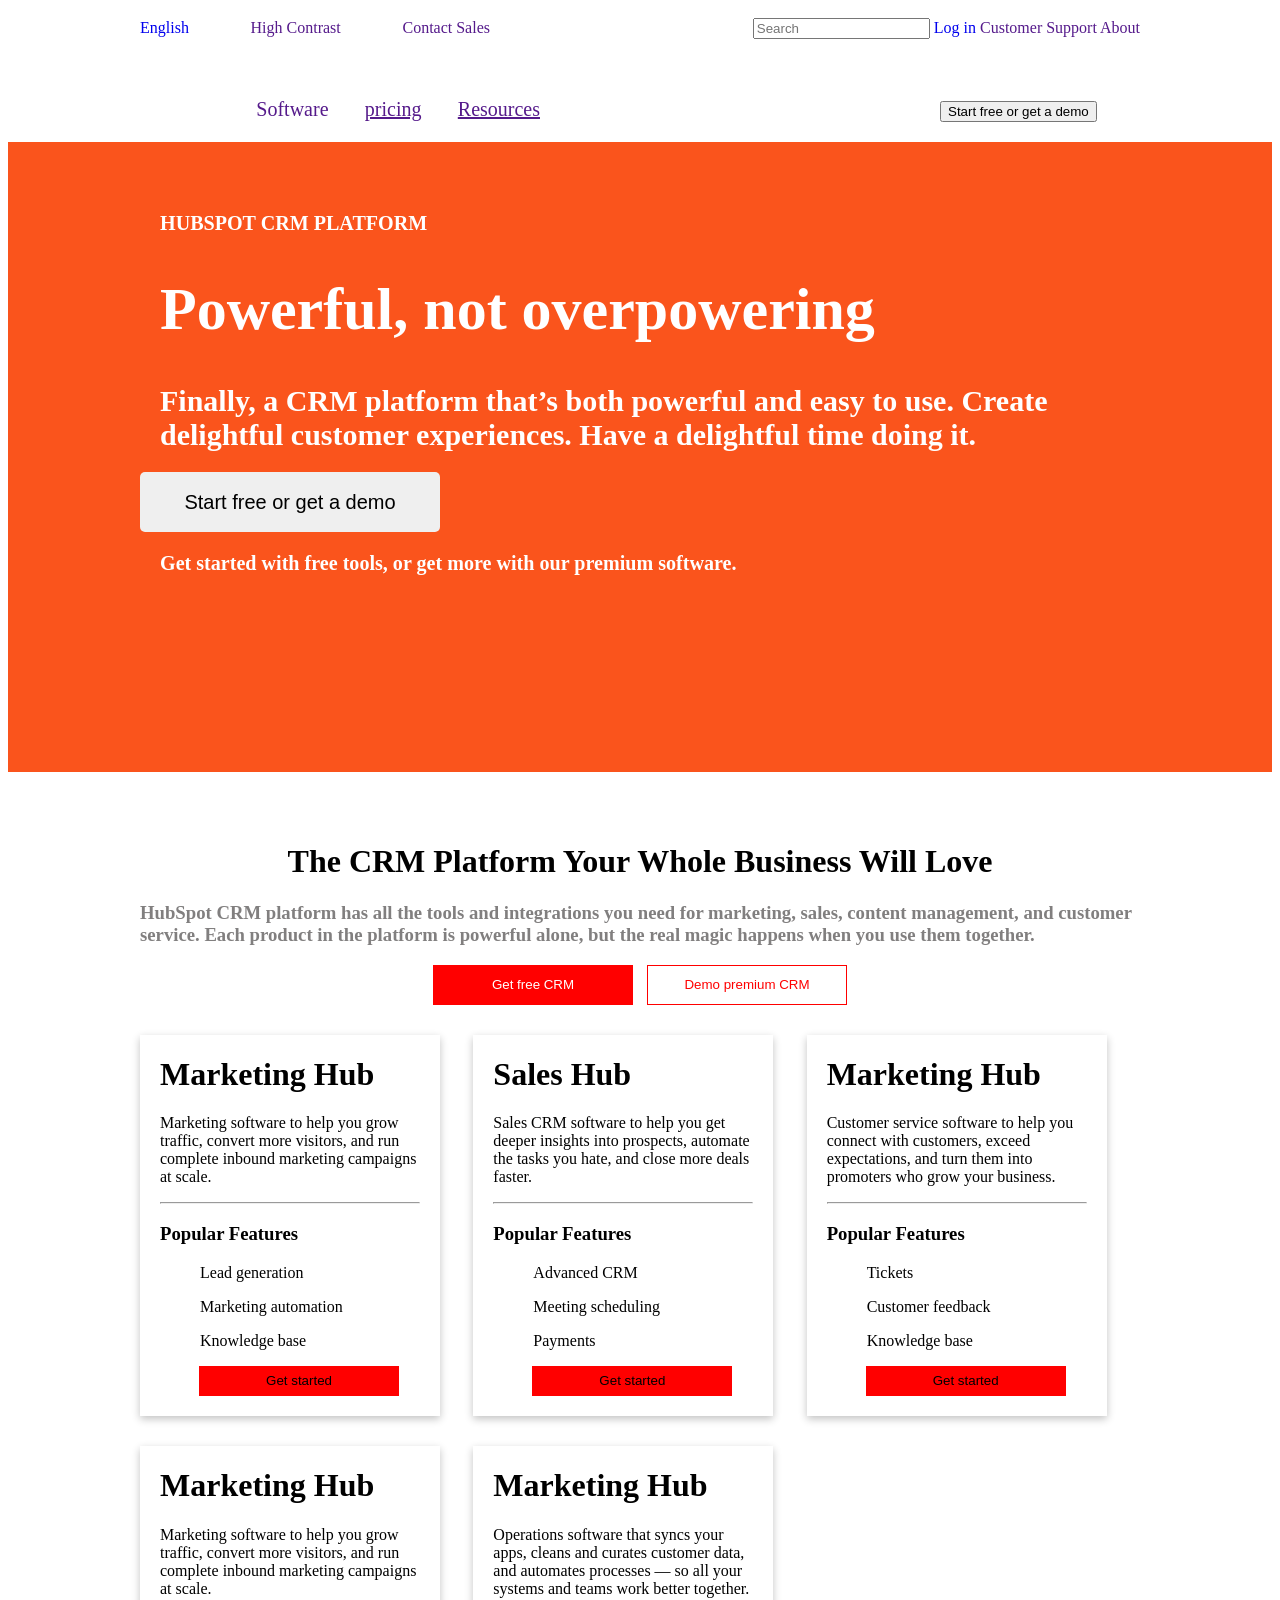
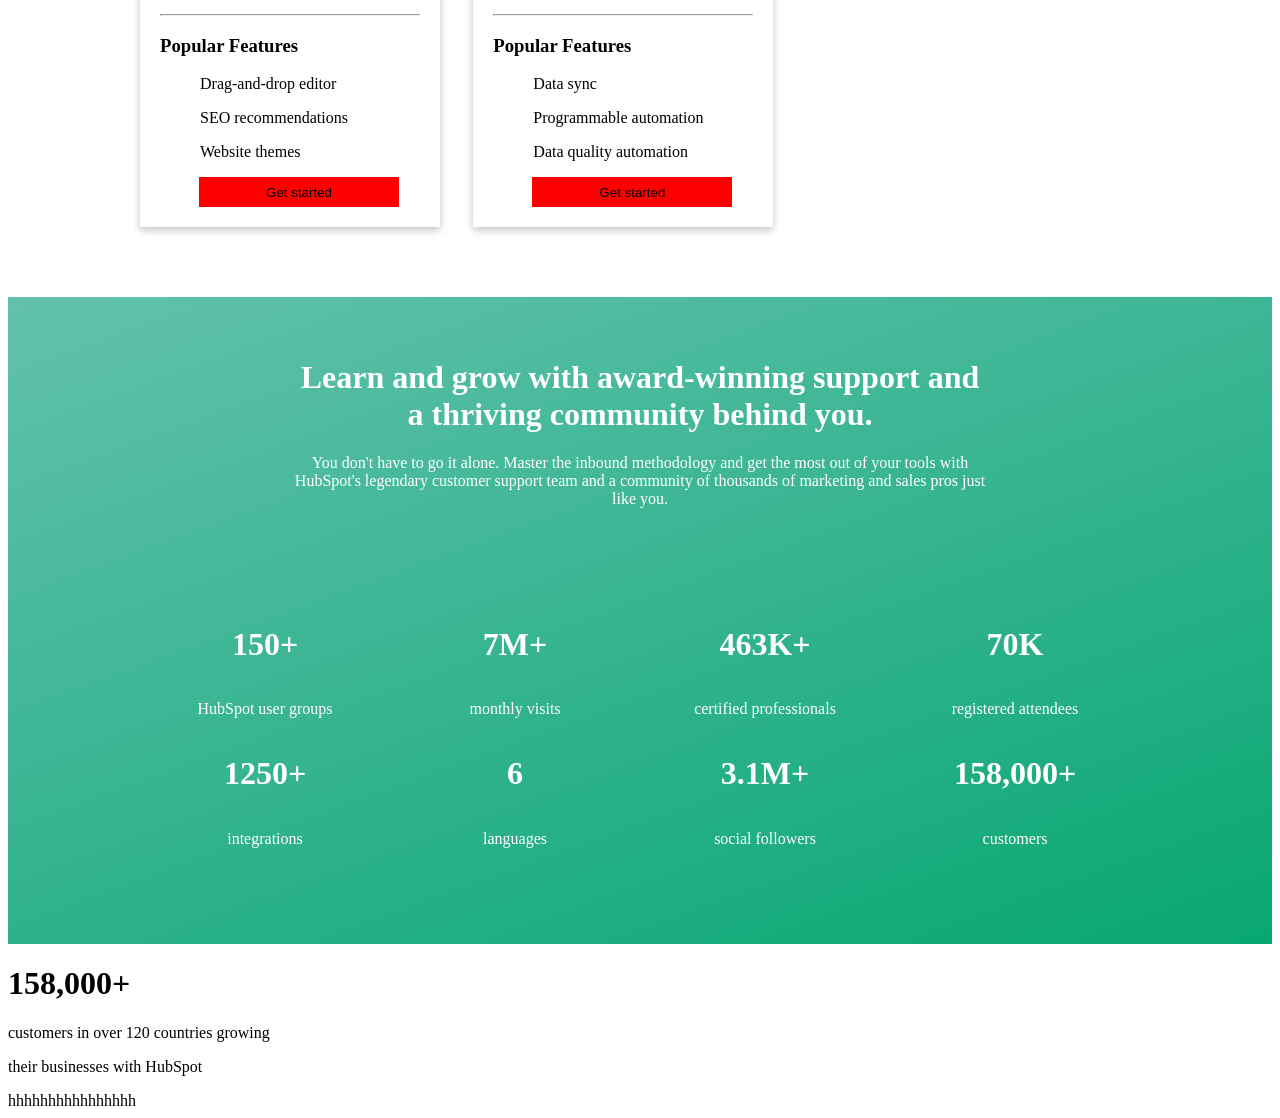
==== commit 79570213: "Merge pull request #2 from Sunnysingh1231/Day-3 CW project" ====
--- a/index.html
+++ b/index.html
@@ -7,96 +7,94 @@
     <link rel="stylesheet" href="style.css">
     <title>Document</title>
 </head>
-<body>
+<body id="cont">
     <div id="nav">
-        <div class="navin">
+        <div>
         <a href="langu.html" fill="currentColor">English</a>
         <a href="">High Contrast</a>
         <a href="">Contact Sales</a>
 
         </div>
-        <div class="navin">
+        <div>
             <input type="text" placeholder="Search">
             <a href="loginpage.html">Log in</a>
             <a href="">Customer Support</a>
             <a href="">About</a>
         </div>
     </div>
-    <div id="bignav">
-        <div id="nav2">
-            <div class="nav2in">
-                <img src="https://cdn2.hubspot.net/hubfs/53/HubSpot-certified-partner-2.png" alt="">
-                <div class="hov">
-                    <a href="">software</a>
-                    <div class="soft">
-                        <h1>The HubSpot CRM Platform</h1>
-                        <p>All of HubSpot’s marketing, sales CRM, customer service, CMS, and operations software on one platform.</p>
-                        <div class="insoft">
-                            <button><a href="">Free HubSpot CRM</a></button>
-                            <button><a href="">Overview of all products</a></button>
-                        </div>
-                        <div class="subcon">
-                            
-                            <div class="insubcon">
-                                <h1>Marketing Hub</h1>
-                                <p>Marketing automation software. <a href="">Free and premium plans</a></p>
-                            </div>
-                            <div class="insubcon">
-                                <h1>Sales Hub</h1>
-                                <p>Sales CRM software.  <a href="">Free and premium plans</a></p>
-                            </div>
-                            <div class="insubcon">
-                                <h1>Service Hub</h1>
-                                <p>Customer service software.<a href="">Free and premium plans</a></p>
-                            </div>
-                            <div class="insubcon">
-                                <h1>CMS Hub</h1>
-                                <p>Content management software.<a href="">Free and premium plans</a></p>
-                            </div>
-                            <div class="insubcon">
-                                <h1>Operations Hub</h1>
-                                <p>Operations software.<a href="">Free and premium plans</a></p>
-                            </div>
+    <div id="nav2">
+        <div >
+            <img src="https://cdn2.hubspot.net/hubfs/53/HubSpot-certified-partner-2.png" alt="">
+            <div class="hov">
+                <a href="">Software</a>
+                <div class="soft">
+                    <h1>The HubSpot CRM Platform</h1>
+                    <p>All of HubSpot’s marketing, sales CRM, customer service, CMS, and operations software on one platform.</p>
+                    <div>
+                        <button><a href="">Free HubSpot CRM</a></button>
+                        <button><a href="">Overview of all products</a></button>
+                    </div>
+                    <div class="subcon">
+                        
+                        <div>
+                            <h1>Marketing Hub</h1>
+                            <p>Marketing automation software. <a href="">Free and premium plans</a></p>
+                        </div>
+                        <div>
+                            <h1>Sales Hub</h1>
+                            <p>Sales CRM software.  <a href="">Free and premium plans</a></p>
+                        </div>
+                        <div>
+                            <h1>Service Hub</h1>
+                            <p>Customer service software.<a href="">Free and premium plans</a></p>
+                        </div>
+                        <div>
+                            <h1>CMS Hub</h1>
+                            <p>Content management software.<a href="">Free and premium plans</a></p>
+                        </div>
+                        <div>
+                            <h1>Operations Hub</h1>
+                            <p>Operations software.<a href="">Free and premium plans</a></p>
                         </div>
                     </div>
                 </div>
-                <div class="pri">
-                    <a href="pricingp.html">pricing</a>
-                </div>
-                <div class="howww">
-                    <a href="">Resources</a>
-                    <div class="contz">
-                        <div class="inconz">
-                            <h1>Education</h1>
-                            <a href="">Blog</a>
-                            <a href="">Ebooks, Guides & More</a>
-                            <a href="">Free Courses & Certifications</a>
-                            <a href="">Inbound Methodology</a>
-                        </div>
-                        <div class="inconz">
-                            <h1>Services</h1>
-                                <a href="">Onboarding & Consulting Services</a>
-                                <a href="">Hire a Service Provider</a>
-                        </div>
-                        <div class="inconz">
-                            <h1>Why HubSpot ?</h1>
-                                <a href="">Case Studies</a>
-                                <a href="">Why Choose HubSpot?</a>
-                        </div>
-                        <div class="inconz">
-                            <h1>User Resources</h1>
-                                <a href="">Partner Programs</a>
-                                <a href="">Developer Tools</a>
-                                <a href="">Community</a>
-                                <a href=""> HubSpot Ecosystem</a>
-                        </div>
-                       </div>
-                </div>
-            </div>
-            <div class="butt">
-                <button>Start free or get a demo</button>
-            </div>
-    </div>
+            </div>
+            <div>
+                <a href="">pricing</a>
+            </div>
+            <div class="howww">
+                <a href="">Resources</a>
+                <div class="contz">
+                    <div>
+                        <h1>Education</h1>
+                        <a href="">Blog</a>
+                        <a href="">Ebooks, Guides & More</a>
+                        <a href="">Free Courses & Certifications</a>
+                        <a href="">Inbound Methodology</a>
+                    </div>
+                    <div>
+                        <h1>Services</h1>
+                            <a href="">Onboarding & Consulting Services</a>
+                            <a href="">Hire a Service Provider</a>
+                    </div>
+                    <div>
+                        <h1>Why HubSpot ?</h1>
+                            <a href="">Case Studies</a>
+                            <a href="">Why Choose HubSpot?</a>
+                    </div>
+                    <div>
+                        <h1>User Resources</h1>
+                            <a href="">Partner Programs</a>
+                            <a href="">Developer Tools</a>
+                            <a href="">Community</a>
+                            <a href=""> HubSpot Ecosystem</a>
+                    </div>
+                   </div>
+            </div>
+        </div>
+        <div class="butt">
+            <button>Start free or get a demo</button>
+        </div>
     </div>
     <div id="color">
         <div class="cont">
--- a/style.css
+++ b/style.css
@@ -7,12 +7,12 @@
     height: 40px;
     align-items: center;
 }
-#nav .navin:nth-child(1),#nav2 .nav2in:nth-child(1){
+#nav div:nth-child(1),#nav2 div:nth-child(1){
     width: 35%;
     display: flex;
     justify-content: space-between;
 }
-#nav .navin:nth-child(2)>a:hover{
+#nav div:nth-child(2)>a:hover{
     color:white;
     background-color:rgb(250, 84, 28);
 }
@@ -20,18 +20,17 @@
     position: sticky;
     top: 0px;
     width: 100%;
-    background-color: rgb(137, 137, 137);
+    background-color: rgb(35, 32, 32);
 }
 #nav2{
     display: flex;
     justify-content: space-between;
     width: 1000px;
     margin: auto;
-    /* text-align: center; */
     margin-top: 30px;
     padding: 20px 0px;
 }
-#nav2 .nav2in:nth-child(1){
+#nav2 div:nth-child(1){
     width: 40%;
     display: flex;
     justify-content: space-between;
@@ -40,10 +39,10 @@
     font-style: unset;
 
 }
-#nav2 .nav2in:nth-child(1)>img{
+#nav2>div:nth-child(1)>img{
     width: 20%;
 }
-#nav2>.nav2in:nth-child(2){
+#nav2>div:nth-child(2){
     width: 20%;
     font-size: 20px;
 }
@@ -58,75 +57,56 @@
     display: none;
     /* border: 2px solid blue; */
     background-color: white;
+    grid-template-columns: repeat(3,1fr);
     width: 800px;
+    border: 2px solid blue;
     padding: 20px 20px;
-    box-shadow: rgba(0, 0, 0, 0.15) 1.95px 1.95px 2.6px;
-
-}
-.soft .insoft{
-    display: flex;
-    width: 326px;
-    margin: auto;
-    gap: 30px;
-}
-.soft .insubcon{
+
+}
+.soft>div{
+    display: grid;
+    grid-template-columns: repeat(3,1fr);
+}
+.soft>div>div{
+    border: 2px solid blue;
     width: 225px;
     margin: 10px 0px;
     display: grid;
-    box-shadow: rgba(0, 0, 0, 0.24) 0px 3px 8px;
-
-
-}
-.subcon{
-    display: grid;
-    grid-template-columns: repeat(3,1fr);
-}
-/* .soft>div>div:nth-child(1){
-    
+}
+.soft>div>div:nth-child(1){
+    display: grid;
+    border: 2px solid rgb(20, 20, 22);
+    grid-template-columns: repeat(1,1fr);
+    direction: ltr;
+    color: green;
     width: 225px;
-    padding-left: 20px;
-
-} */
+
+}
 .hov:hover .soft{
     display: block;
     position: absolute;
 }
 
 
-.howww:hover>a{
+.howww:hover a{
+    color: red;
     text-decoration: none;
 }
 .contz{
     display: none;
-    width: 400px;
-    box-shadow: rgba(0, 0, 0, 0.15) 1.95px 1.95px 2.6px;
-    background-color: white;
-
-}
-.contz .inconz{
-    display: grid;
-    grid-template-columns: repeat(1,1fr);
-    text-align: left;
-    padding-left: 70px;
-    text-decoration: none;
-
-}
-.contz .inconz>a:hover,
-.insubcon>p>a:hover,
-.soft .insoft>button>a:hover
-
-{
-    color: red;
-    text-decoration: underline;
+    grid-template-columns: repeat(2,1fr);
+    
 }
 .howww:hover .contz{
     display: block;
     position: absolute
 }
-
-/* .contz div a{
+.contz{
+    
+}
+.contz div a{
     text-decoration: none;
-} */
+}
 #color{
     background-color: rgb(250, 84, 28);
     height: 630px;
@@ -158,14 +138,10 @@
 #color>.cont>div:nth-child(2)>img{
     width: 190%;
 }
-#nav .navin:nth-child(1)>a,
-#nav2 .navin:nth-child(1)>a,
-#nav .navin:nth-child(2)>a,
-#nav2 .navin:nth-child(2)>a,
-.contz .inconz>a,
-.hov>a,.pri>a,.insubcon>p>a,
-.howww>a,
-.soft .insoft>button>a
+#nav div:nth-child(1)>a,
+#nav2 div:nth-child(1)>a,
+#nav div:nth-child(2)>a,
+#nav2 div:nth-child(2)>a
 {
     text-decoration: none;
 }
@@ -186,6 +162,7 @@
     color: rgb(129, 127, 127);
 }
 #text>div>button{
+    border: 1px solid red;
     height: 40px;
     padding: 10px;
     width: 200px;
@@ -259,11 +236,3 @@
     color: white;
 
 }
-.hov>a:hover,
-.pri>a:hover,
-.howww>a:hover
-{
-    color: rgb(28, 67, 174);
-    border-radius: 5px;
-    border: 1px solid rgb(50, 50, 130);
-}
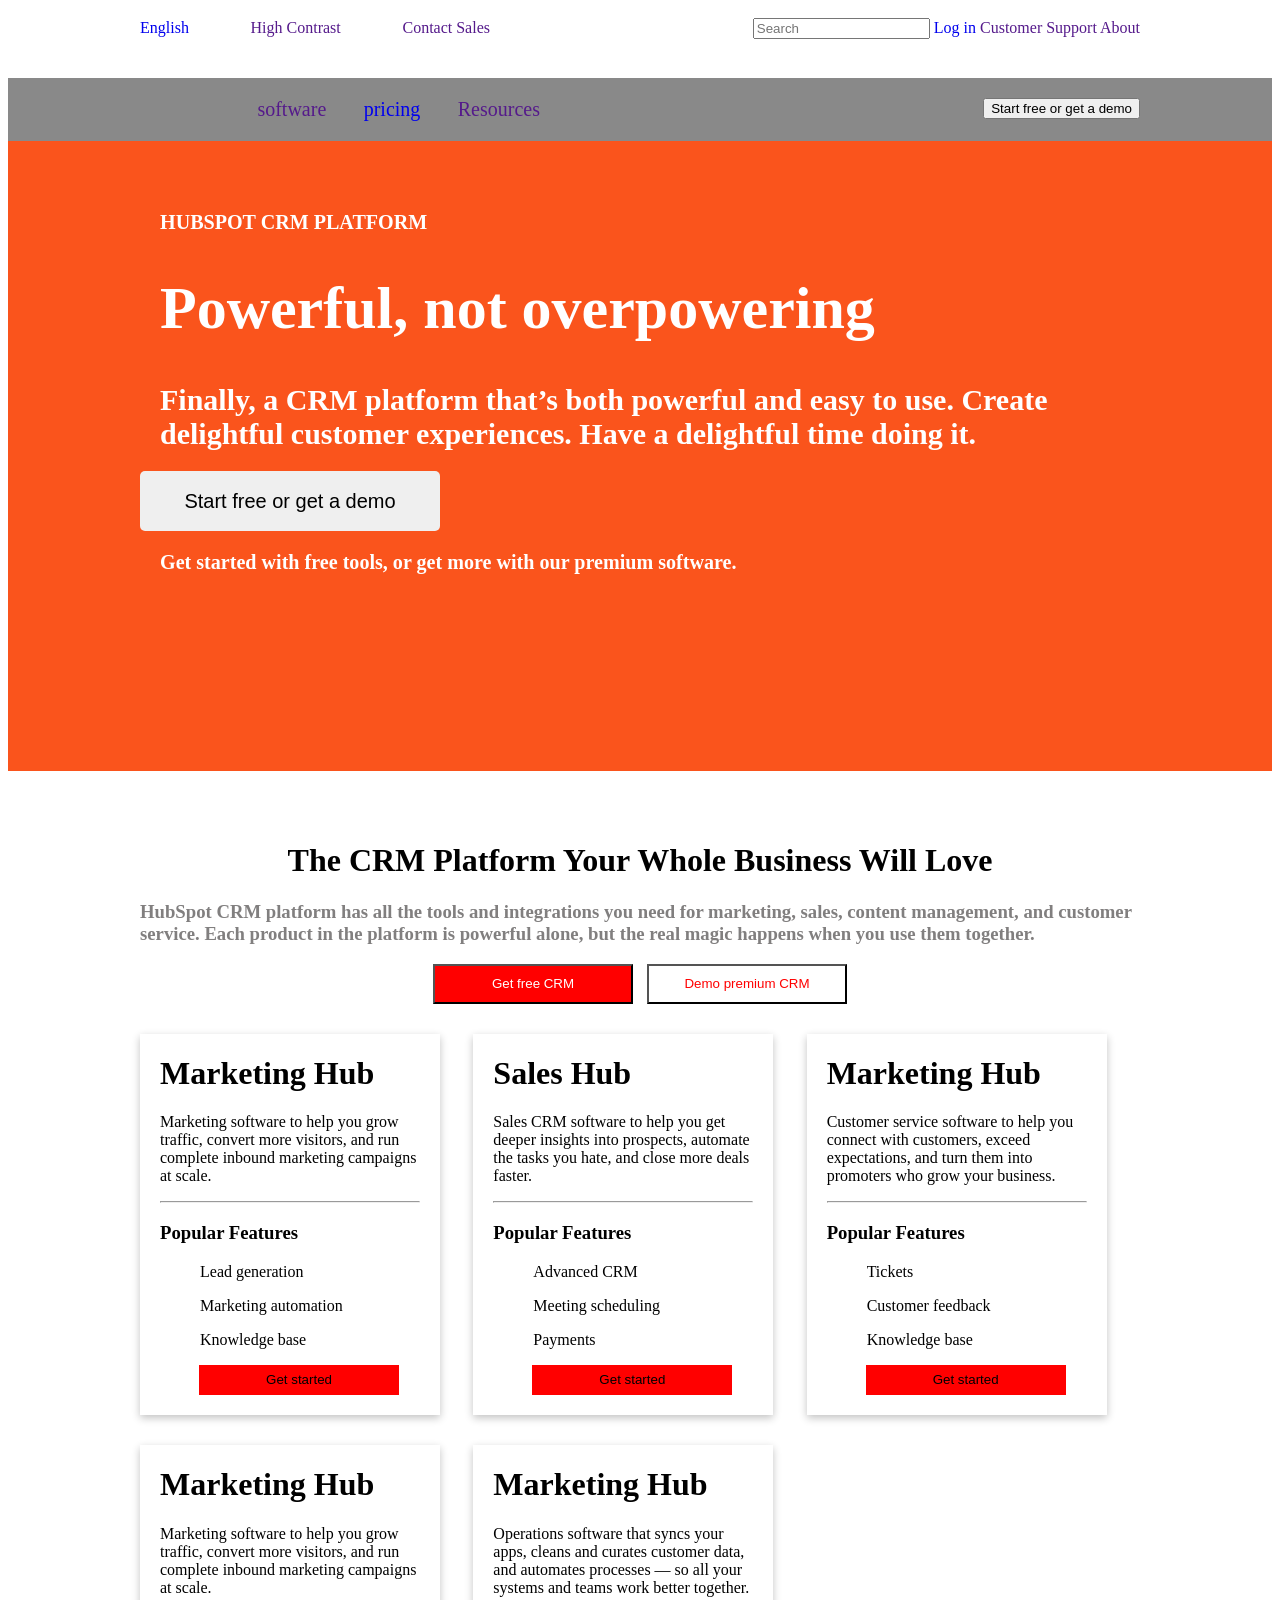
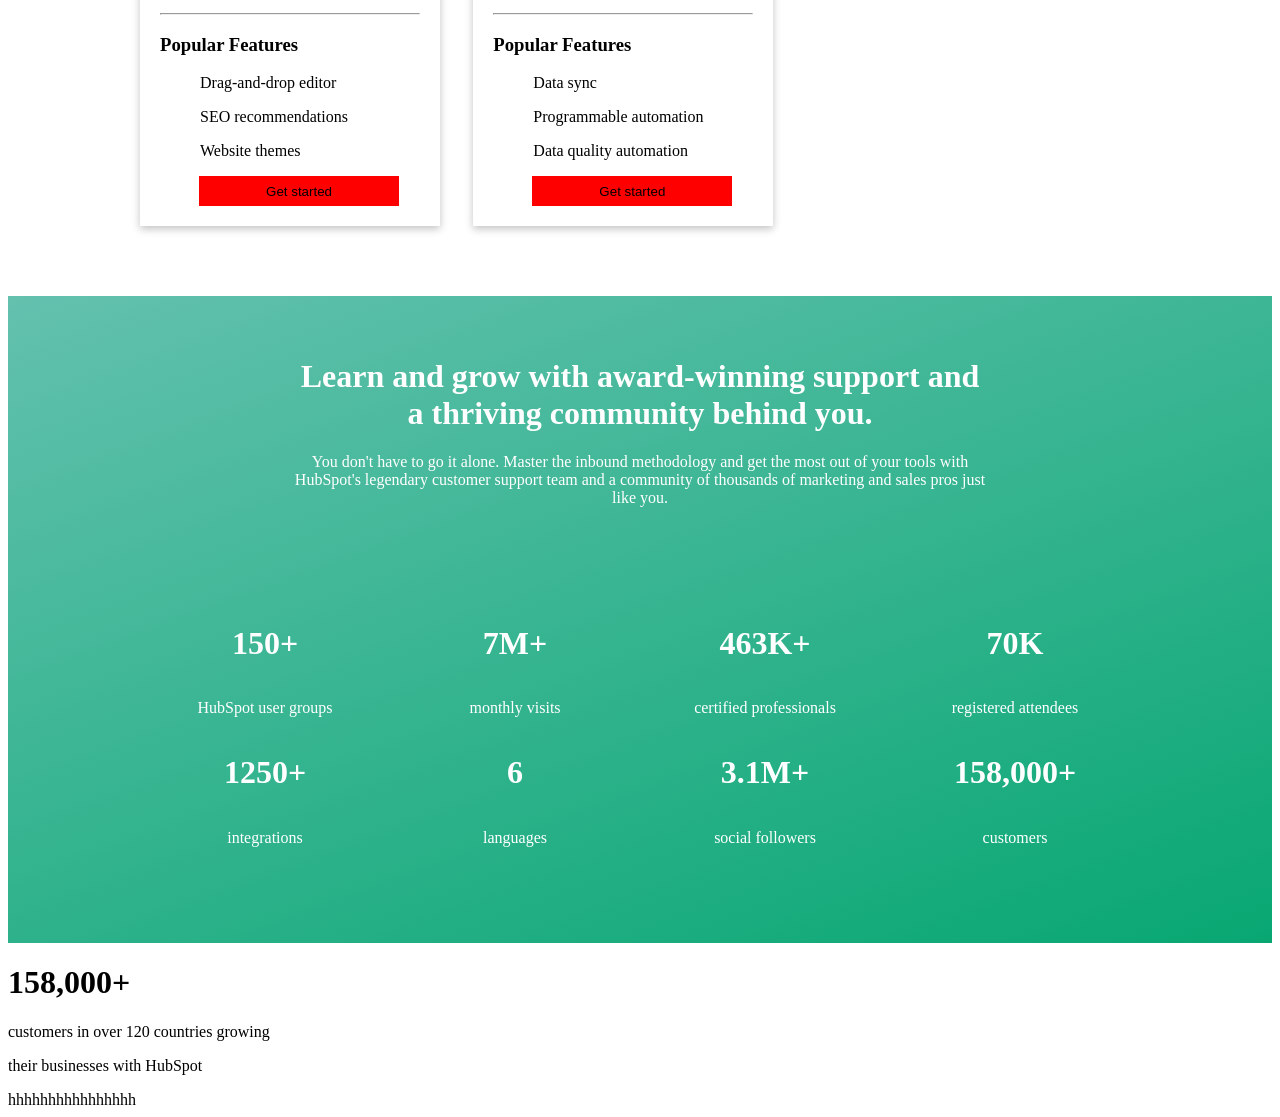
==== commit 8b1781af: "Merge pull request #3 from Sunnysingh1231/Day-4 CW project" ====
--- a/index.html
+++ b/index.html
@@ -7,94 +7,96 @@
     <link rel="stylesheet" href="style.css">
     <title>Document</title>
 </head>
-<body id="cont">
+<body>
     <div id="nav">
-        <div>
+        <div class="navin">
         <a href="langu.html" fill="currentColor">English</a>
         <a href="">High Contrast</a>
         <a href="">Contact Sales</a>
 
         </div>
-        <div>
+        <div class="navin">
             <input type="text" placeholder="Search">
             <a href="loginpage.html">Log in</a>
             <a href="">Customer Support</a>
             <a href="">About</a>
         </div>
     </div>
-    <div id="nav2">
-        <div >
-            <img src="https://cdn2.hubspot.net/hubfs/53/HubSpot-certified-partner-2.png" alt="">
-            <div class="hov">
-                <a href="">Software</a>
-                <div class="soft">
-                    <h1>The HubSpot CRM Platform</h1>
-                    <p>All of HubSpot’s marketing, sales CRM, customer service, CMS, and operations software on one platform.</p>
-                    <div>
-                        <button><a href="">Free HubSpot CRM</a></button>
-                        <button><a href="">Overview of all products</a></button>
-                    </div>
-                    <div class="subcon">
-                        
-                        <div>
-                            <h1>Marketing Hub</h1>
-                            <p>Marketing automation software. <a href="">Free and premium plans</a></p>
-                        </div>
-                        <div>
-                            <h1>Sales Hub</h1>
-                            <p>Sales CRM software.  <a href="">Free and premium plans</a></p>
-                        </div>
-                        <div>
-                            <h1>Service Hub</h1>
-                            <p>Customer service software.<a href="">Free and premium plans</a></p>
-                        </div>
-                        <div>
-                            <h1>CMS Hub</h1>
-                            <p>Content management software.<a href="">Free and premium plans</a></p>
-                        </div>
-                        <div>
-                            <h1>Operations Hub</h1>
-                            <p>Operations software.<a href="">Free and premium plans</a></p>
+    <div id="bignav">
+        <div id="nav2">
+            <div class="nav2in">
+                <img src="https://cdn2.hubspot.net/hubfs/53/HubSpot-certified-partner-2.png" alt="">
+                <div class="hov">
+                    <a href="">software</a>
+                    <div class="soft">
+                        <h1>The HubSpot CRM Platform</h1>
+                        <p>All of HubSpot’s marketing, sales CRM, customer service, CMS, and operations software on one platform.</p>
+                        <div class="insoft">
+                            <button><a href="">Free HubSpot CRM</a></button>
+                            <button><a href="">Overview of all products</a></button>
+                        </div>
+                        <div class="subcon">
+                            
+                            <div class="insubcon">
+                                <h1>Marketing Hub</h1>
+                                <p>Marketing automation software. <a href="">Free and premium plans</a></p>
+                            </div>
+                            <div class="insubcon">
+                                <h1>Sales Hub</h1>
+                                <p>Sales CRM software.  <a href="">Free and premium plans</a></p>
+                            </div>
+                            <div class="insubcon">
+                                <h1>Service Hub</h1>
+                                <p>Customer service software.<a href="">Free and premium plans</a></p>
+                            </div>
+                            <div class="insubcon">
+                                <h1>CMS Hub</h1>
+                                <p>Content management software.<a href="">Free and premium plans</a></p>
+                            </div>
+                            <div class="insubcon">
+                                <h1>Operations Hub</h1>
+                                <p>Operations software.<a href="">Free and premium plans</a></p>
+                            </div>
                         </div>
                     </div>
                 </div>
-            </div>
-            <div>
-                <a href="">pricing</a>
-            </div>
-            <div class="howww">
-                <a href="">Resources</a>
-                <div class="contz">
-                    <div>
-                        <h1>Education</h1>
-                        <a href="">Blog</a>
-                        <a href="">Ebooks, Guides & More</a>
-                        <a href="">Free Courses & Certifications</a>
-                        <a href="">Inbound Methodology</a>
-                    </div>
-                    <div>
-                        <h1>Services</h1>
-                            <a href="">Onboarding & Consulting Services</a>
-                            <a href="">Hire a Service Provider</a>
-                    </div>
-                    <div>
-                        <h1>Why HubSpot ?</h1>
-                            <a href="">Case Studies</a>
-                            <a href="">Why Choose HubSpot?</a>
-                    </div>
-                    <div>
-                        <h1>User Resources</h1>
-                            <a href="">Partner Programs</a>
-                            <a href="">Developer Tools</a>
-                            <a href="">Community</a>
-                            <a href=""> HubSpot Ecosystem</a>
-                    </div>
-                   </div>
-            </div>
-        </div>
-        <div class="butt">
-            <button>Start free or get a demo</button>
-        </div>
+                <div class="pri">
+                    <a href="pricingp.html">pricing</a>
+                </div>
+                <div class="howww">
+                    <a href="">Resources</a>
+                    <div class="contz">
+                        <div class="inconz">
+                            <h1>Education</h1>
+                            <a href="">Blog</a>
+                            <a href="">Ebooks, Guides & More</a>
+                            <a href="">Free Courses & Certifications</a>
+                            <a href="">Inbound Methodology</a>
+                        </div>
+                        <div class="inconz">
+                            <h1>Services</h1>
+                                <a href="">Onboarding & Consulting Services</a>
+                                <a href="">Hire a Service Provider</a>
+                        </div>
+                        <div class="inconz">
+                            <h1>Why HubSpot ?</h1>
+                                <a href="">Case Studies</a>
+                                <a href="">Why Choose HubSpot?</a>
+                        </div>
+                        <div class="inconz">
+                            <h1>User Resources</h1>
+                                <a href="">Partner Programs</a>
+                                <a href="">Developer Tools</a>
+                                <a href="">Community</a>
+                                <a href=""> HubSpot Ecosystem</a>
+                        </div>
+                       </div>
+                </div>
+            </div>
+            <div class="butt">
+                <button>Start free or get a demo</button>
+            </div>
+    </div>
     </div>
     <div id="color">
         <div class="cont">
--- a/style.css
+++ b/style.css
@@ -7,12 +7,12 @@
     height: 40px;
     align-items: center;
 }
-#nav div:nth-child(1),#nav2 div:nth-child(1){
+#nav .navin:nth-child(1),#nav2 .nav2in:nth-child(1){
     width: 35%;
     display: flex;
     justify-content: space-between;
 }
-#nav div:nth-child(2)>a:hover{
+#nav .navin:nth-child(2)>a:hover{
     color:white;
     background-color:rgb(250, 84, 28);
 }
@@ -20,17 +20,18 @@
     position: sticky;
     top: 0px;
     width: 100%;
-    background-color: rgb(35, 32, 32);
+    background-color: rgb(137, 137, 137);
 }
 #nav2{
     display: flex;
     justify-content: space-between;
     width: 1000px;
     margin: auto;
+    /* text-align: center; */
     margin-top: 30px;
     padding: 20px 0px;
 }
-#nav2 div:nth-child(1){
+#nav2 .nav2in:nth-child(1){
     width: 40%;
     display: flex;
     justify-content: space-between;
@@ -39,10 +40,10 @@
     font-style: unset;
 
 }
-#nav2>div:nth-child(1)>img{
+#nav2 .nav2in:nth-child(1)>img{
     width: 20%;
 }
-#nav2>div:nth-child(2){
+#nav2>.nav2in:nth-child(2){
     width: 20%;
     font-size: 20px;
 }
@@ -57,56 +58,75 @@
     display: none;
     /* border: 2px solid blue; */
     background-color: white;
-    grid-template-columns: repeat(3,1fr);
     width: 800px;
-    border: 2px solid blue;
     padding: 20px 20px;
-
-}
-.soft>div{
-    display: grid;
-    grid-template-columns: repeat(3,1fr);
-}
-.soft>div>div{
-    border: 2px solid blue;
+    box-shadow: rgba(0, 0, 0, 0.15) 1.95px 1.95px 2.6px;
+
+}
+.soft .insoft{
+    display: flex;
+    width: 326px;
+    margin: auto;
+    gap: 30px;
+}
+.soft .insubcon{
     width: 225px;
     margin: 10px 0px;
     display: grid;
-}
-.soft>div>div:nth-child(1){
-    display: grid;
-    border: 2px solid rgb(20, 20, 22);
-    grid-template-columns: repeat(1,1fr);
-    direction: ltr;
-    color: green;
+    box-shadow: rgba(0, 0, 0, 0.24) 0px 3px 8px;
+
+
+}
+.subcon{
+    display: grid;
+    grid-template-columns: repeat(3,1fr);
+}
+/* .soft>div>div:nth-child(1){
+    
     width: 225px;
-
-}
+    padding-left: 20px;
+
+} */
 .hov:hover .soft{
     display: block;
     position: absolute;
 }
 
 
-.howww:hover a{
-    color: red;
+.howww:hover>a{
     text-decoration: none;
 }
 .contz{
     display: none;
-    grid-template-columns: repeat(2,1fr);
-    
+    width: 400px;
+    box-shadow: rgba(0, 0, 0, 0.15) 1.95px 1.95px 2.6px;
+    background-color: white;
+
+}
+.contz .inconz{
+    display: grid;
+    grid-template-columns: repeat(1,1fr);
+    text-align: left;
+    padding-left: 70px;
+    text-decoration: none;
+
+}
+.contz .inconz>a:hover,
+.insubcon>p>a:hover,
+.soft .insoft>button>a:hover
+
+{
+    color: red;
+    text-decoration: underline;
 }
 .howww:hover .contz{
     display: block;
     position: absolute
 }
-.contz{
-    
-}
-.contz div a{
-    text-decoration: none;
-}
+
+/* .contz div a{
+    text-decoration: none;
+} */
 #color{
     background-color: rgb(250, 84, 28);
     height: 630px;
@@ -138,10 +158,14 @@
 #color>.cont>div:nth-child(2)>img{
     width: 190%;
 }
-#nav div:nth-child(1)>a,
-#nav2 div:nth-child(1)>a,
-#nav div:nth-child(2)>a,
-#nav2 div:nth-child(2)>a
+#nav .navin:nth-child(1)>a,
+#nav2 .navin:nth-child(1)>a,
+#nav .navin:nth-child(2)>a,
+#nav2 .navin:nth-child(2)>a,
+.contz .inconz>a,
+.hov>a,.pri>a,.insubcon>p>a,
+.howww>a,
+.soft .insoft>button>a
 {
     text-decoration: none;
 }
@@ -162,7 +186,6 @@
     color: rgb(129, 127, 127);
 }
 #text>div>button{
-    border: 1px solid red;
     height: 40px;
     padding: 10px;
     width: 200px;
@@ -236,3 +259,11 @@
     color: white;
 
 }
+.hov>a:hover,
+.pri>a:hover,
+.howww>a:hover
+{
+    color: rgb(28, 67, 174);
+    border-radius: 5px;
+    border: 1px solid rgb(50, 50, 130);
+}
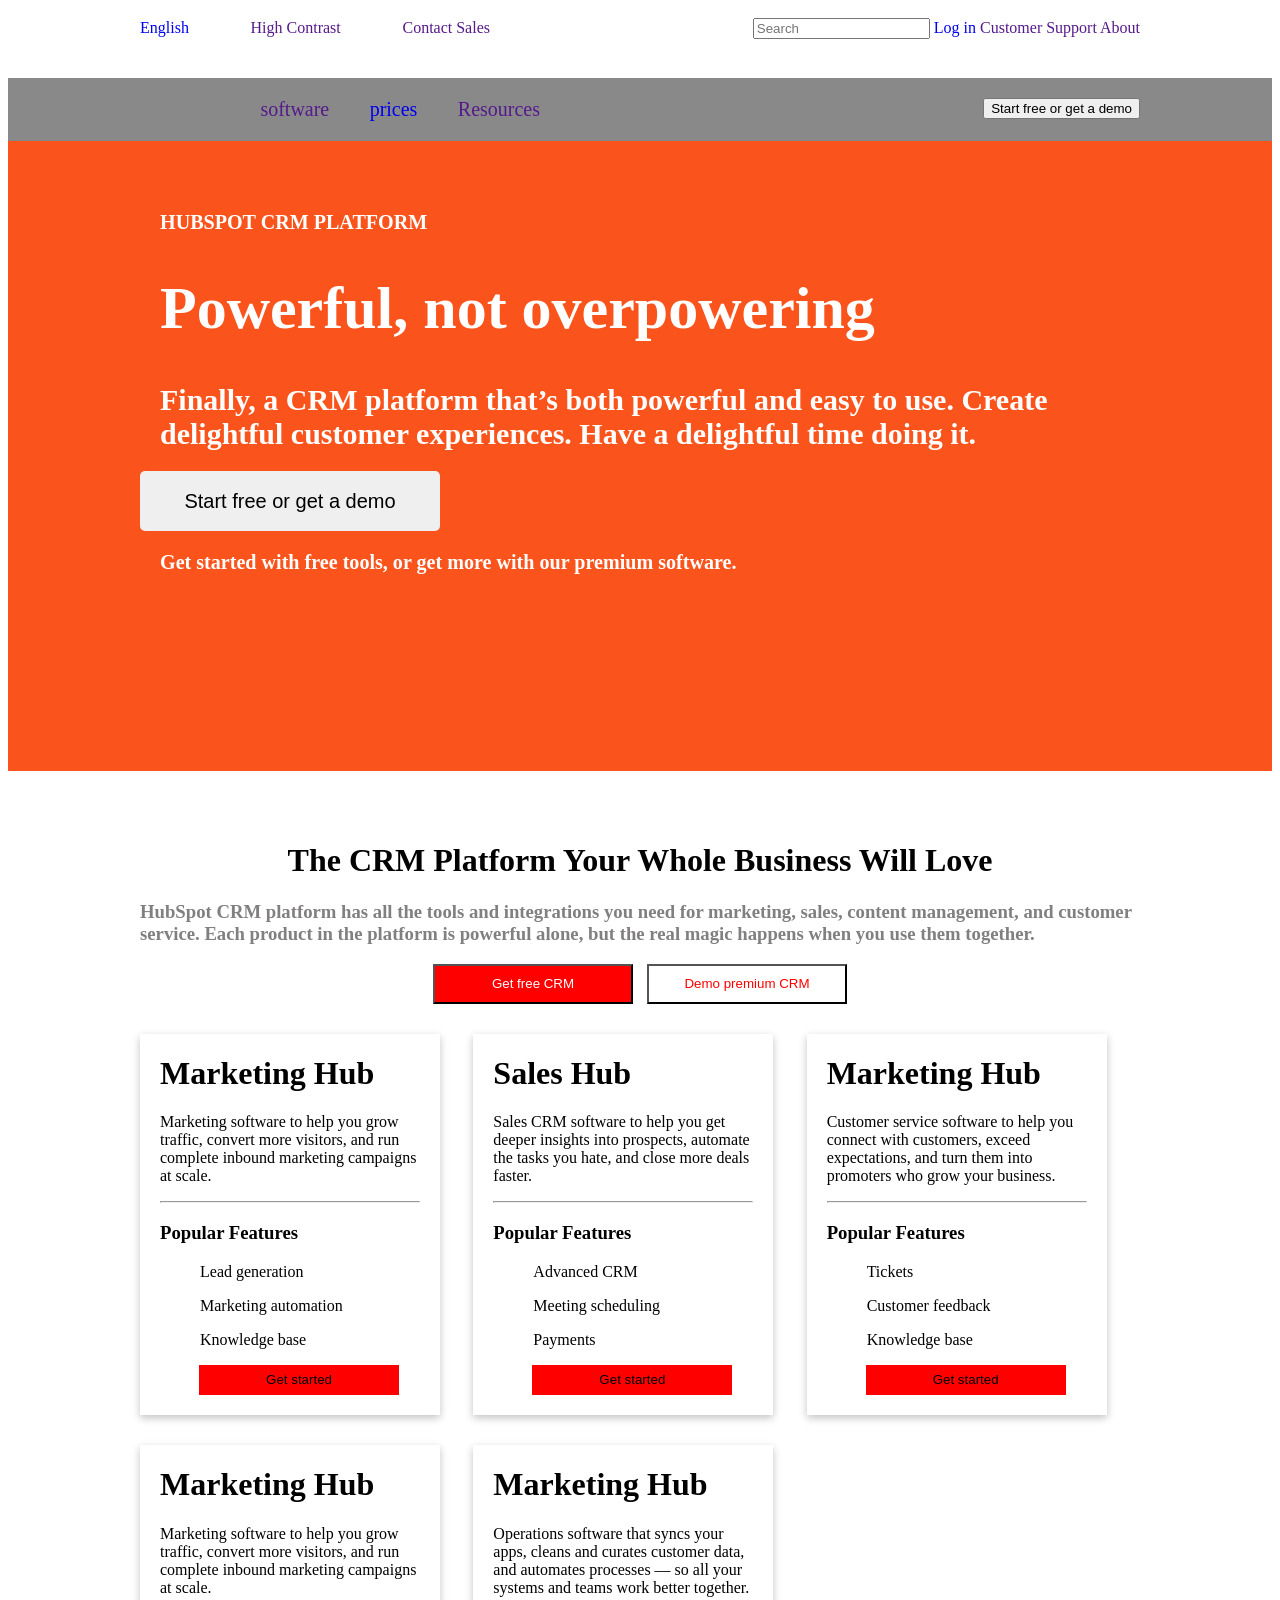
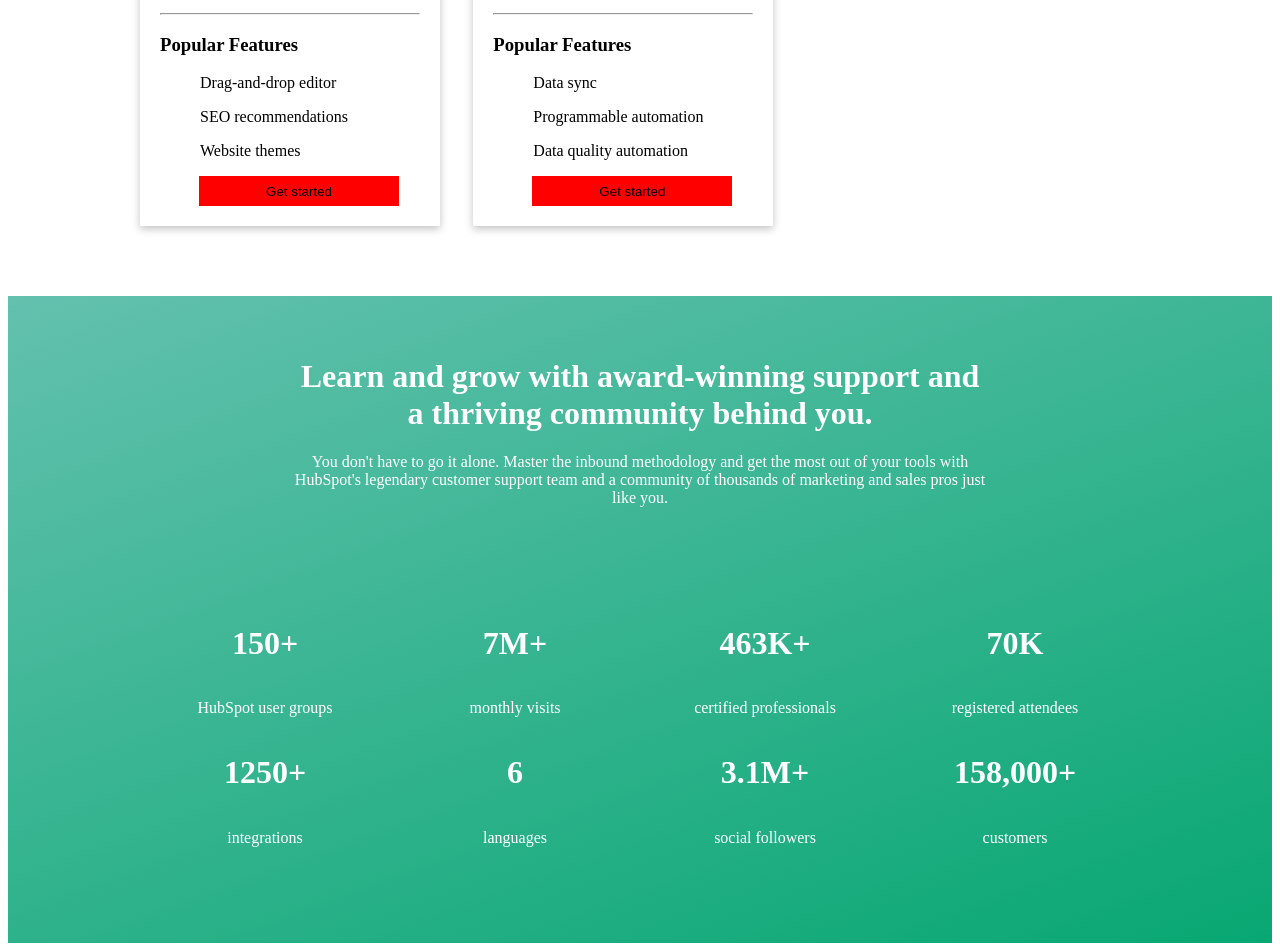
==== commit 424e9697: "removing unnecessary code and Added a simple login form" ====
--- a/index.html
+++ b/index.html
@@ -61,7 +61,7 @@
                     </div>
                 </div>
                 <div class="pri">
-                    <a href="pricingp.html">pricing</a>
+                    <a href="pricingp.html">prices</a>
                 </div>
                 <div class="howww">
                     <a href="">Resources</a>
@@ -238,16 +238,5 @@
             </div>
         </div>
     </div>
-    <div id="partimg">
-        <div>
-            <h1>158,000+</h1>
-            <p>customers in over 120 countries growing</p>
-            <p>their businesses with HubSpot</p>
-        </div>
-        <div>
-            hhhhhhhhhhhhhhhh
-        </div>
-    </div>
-    
 </body>
 </html>
--- a/style.css
+++ b/style.css
@@ -266,4 +266,4 @@
     color: rgb(28, 67, 174);
     border-radius: 5px;
     border: 1px solid rgb(50, 50, 130);
-}
+}
